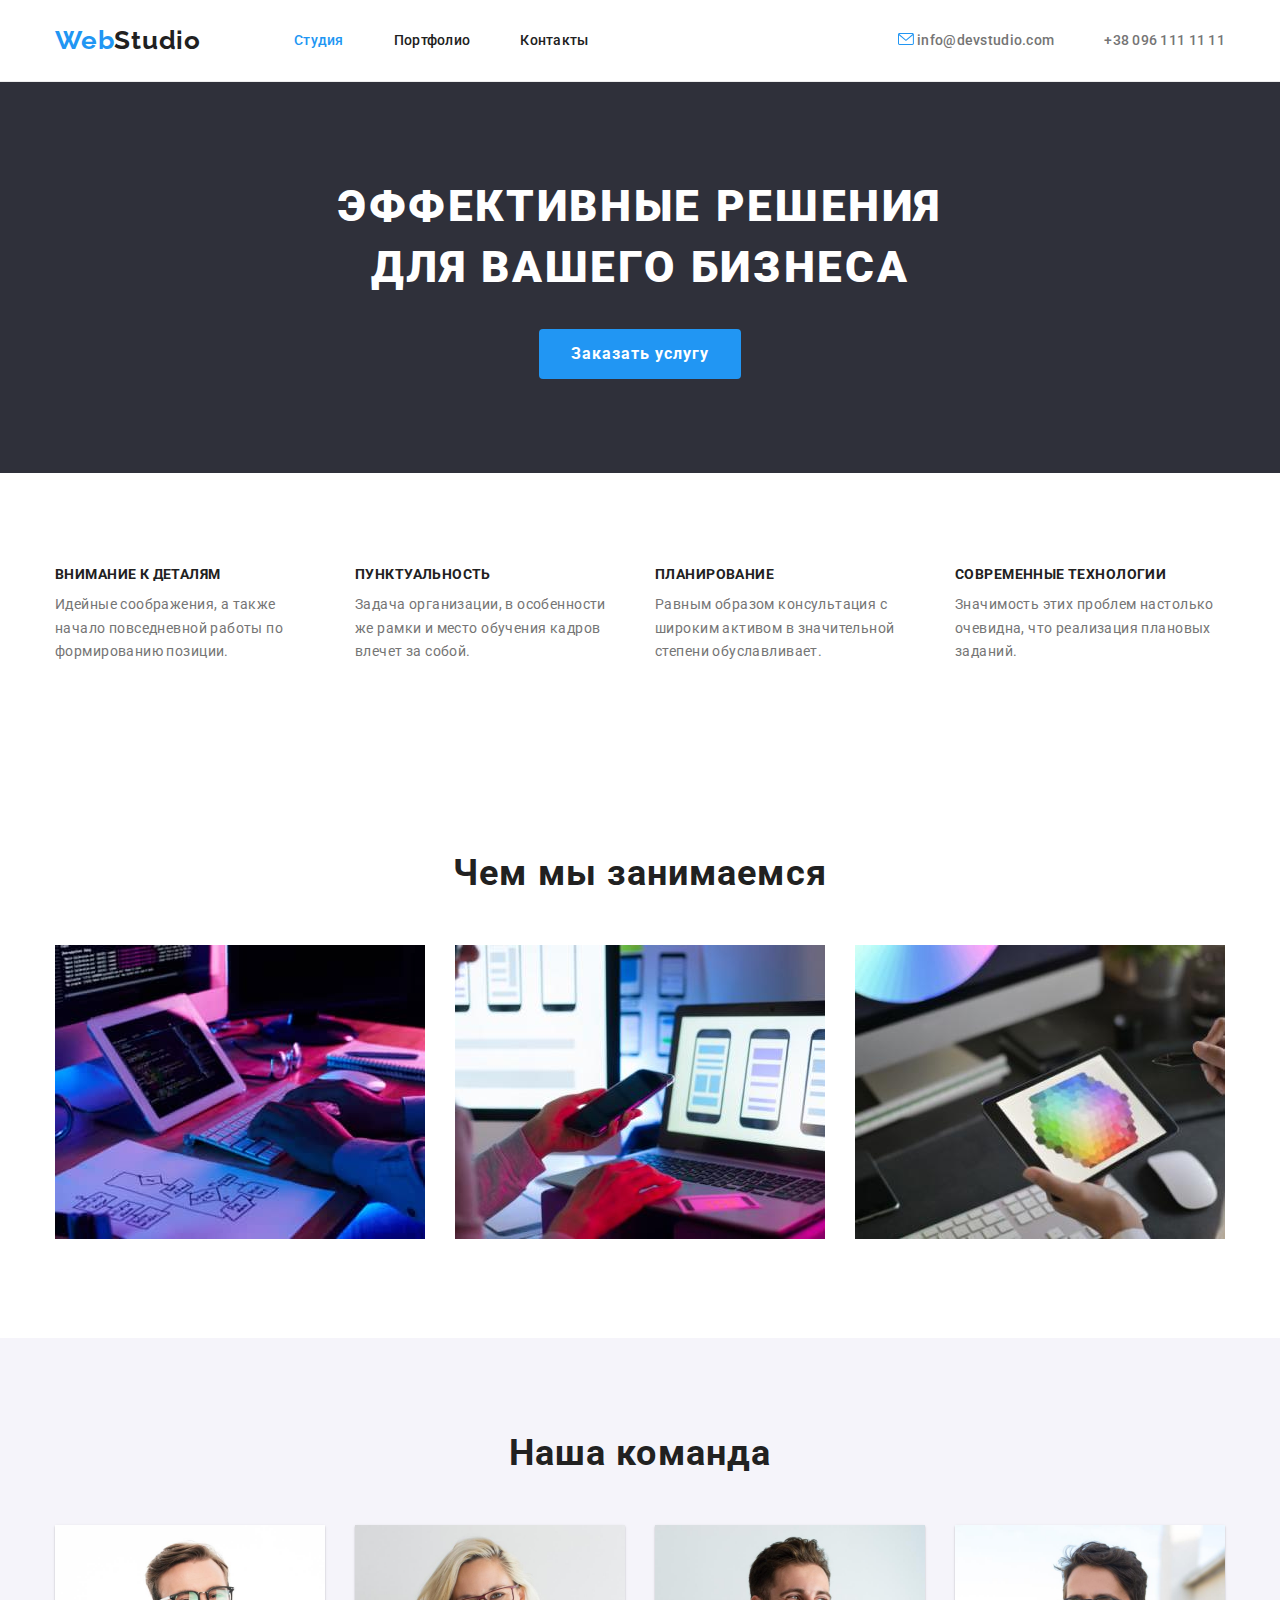
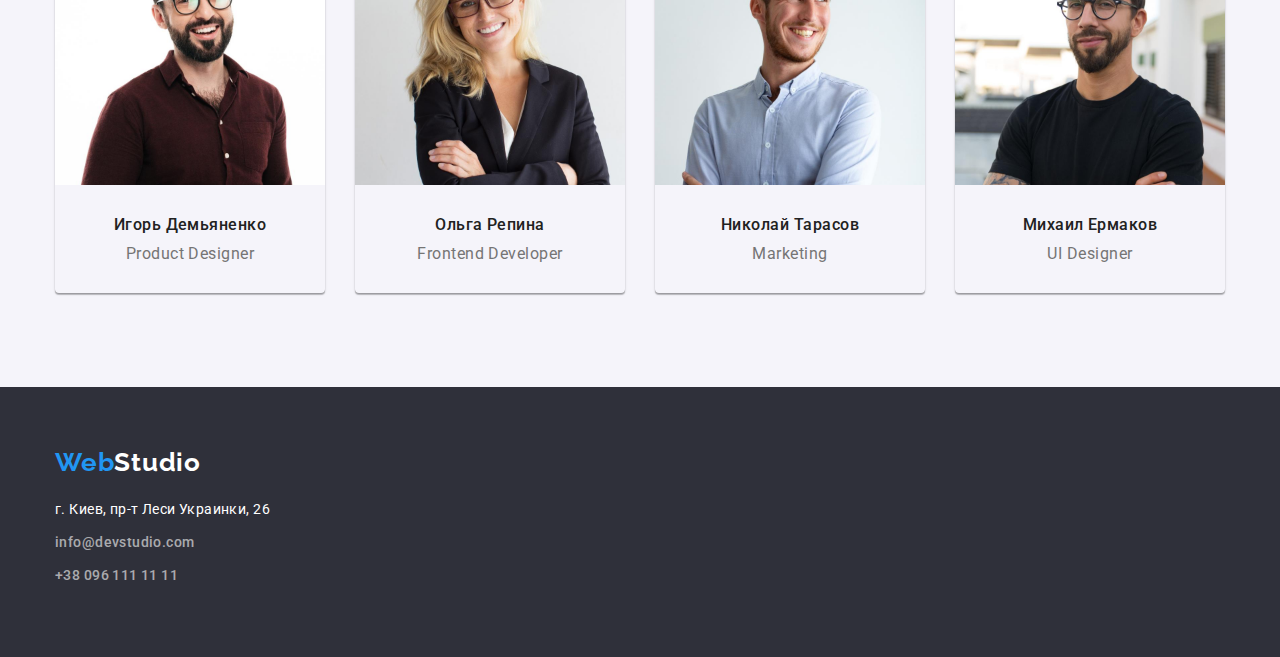
==== index.html @ 1463fd62 "Подключает спрайт" ====
<!DOCTYPE html>
<html lang="ru">
<head>
    <meta charset="UTF-8">
    <meta http-equiv="X-UA-Compatible" content="IE=edge">
    <meta name="viewport" content="width=device-width, initial-scale=1.0">
    <link href="https://fonts.googleapis.com/css2?family=Raleway:wght@700&family=Roboto:wght@400;500;700;900&display=swap"
        rel="stylesheet">
    <title>Домашнее задание</title>
    <link rel="stylesheet" href="https://cdnjs.cloudflare.com/ajax/libs/modern-normalize/1.1.0/modern-normalize.min.css">
    <link rel="stylesheet" href="./css/styles.css">
</head>
<body>
    <!--Шапка-->
    <header class="header">
        <div class="container main-nav">
            <a href="" lang="en" class="logo"><span class="logo-web">Web</span>Studio</a>
        <nav>
            <ul class="site-nav list">
                <li class="site-nav-item"><a href="" class="site-nav-link active">Студия</a></li>
                <li class="site-nav-item"><a href="./portfolio.html" class="site-nav-link">Портфолио</a></li>
                <li class="site-nav-item"><a href="" class="site-nav-link">Контакты</a></li>
            </ul>
        </nav>
        
        <ul class="auth-nav list">
            <li class="auth-nav-item"> <a href="mailto:info@devstudio.com" class="auth-nav-link">
                <svg class="auth-nav-link-icon">
                  <use href="img/symbol-defs.svg#icon-envelope-hover"></use>
               </svg > 
                info@devstudio.com</a></li>
            <li class="auth-nav-item"> <a href="tel:+380961111111" class="auth-nav-link">+38 096 111 11 11</a></li>
        </ul>
    </div>
       
    </header>
    <!--Основной контент-->
    <main>
        <!--Секция один-->
        <section class="hero  section">
            <div class="container">
                <h1 class="hero-title">Эффективные решения для вашего бизнеса</h1>
                <button type="button" class="hero-button">Заказать услугу</button>
            </div>          
        </section>
        <!--Секция два -->
        <section class="container section">
            <ul class="list feature">
                <li class="feature-item">
                    <h3 class="feature-title">Внимание к деталям</h3>
                    <p class="feature-text">Идейные соображения, а также начало повседневной работы по формированию позиции.</p>
                </li>
                <li class="feature-item">
                    <h3 class="feature-title">Пунктуальность</h3>
                    <p class="feature-text">Задача организации, в особенности же рамки и место обучения кадров влечет за собой.</p>
                </li>
                <li class="feature-item">
                    <h3 class="feature-title">Планирование</h3>
                    <p class="feature-text">Равным образом консультация с широким активом в значительной степени обуславливает.</p>
                </li>
                <li class="feature-item">
                    <h3 class="feature-title">Современные технологии</h3>
                    <p class="feature-text">Значимость этих проблем настолько очевидна, что реализация плановых заданий.</p>
                </li>
            </ul>
        </section>
        <!--Секция три-->
        <section class="container section">
            <h2 class="second-title">Чем мы занимаемся</h2>
                <ul  class="list second">
                    <li class="second-item">
                       <img src="./img/box1.jpg" alt="руки работают за копютером" width="370">
                    </li>
                    <li class="second-item">
                       <img src="./img/box2.jpg" alt="в одной руке смартфон вторая лежит на ноутбуке" width="370">
                    </li>
                    <li class="second-item"> 
                        <img src="./img/box3.jpg" alt="выбор палитры цветов на планшете" width="370">
                    </li>
                </ul>
        </section>
        <!--Секция четыре-->
        <section class="team section">
            <div class="container">
                <h2 class="second-title">Наша команда</h2>
                <ul class="list team-list">
                    <li class="team-card">
                        <img class="img-card" src="./img/img.jpg" alt="мужчина в очках " width="270">
                        <h3 class="team-title">Игорь Демьяненко</h3>
                        <p lang="en" class="team-text">Product Designer</p>
                    </li>
                    <li class="team-card">
                        <img class="img-card" src="./img/img(1).jpg" alt="женщина блондинка в очках" width="270">
                        <h3 class="team-title">Ольга Репина</h3>
                        <p lang="en" class="team-text">Frontend Developer</p>
                    </li>
                    <li class="team-card">
                        <img class="img-card" src="./img/img(2).jpg" alt="мужчина в сорочке" width="270">
                        <h3 class="team-title">Николай Тарасов</h3>
                        <p lang="en" class="team-text">Marketing</p>
                    </li>
                    <li class="team-card">
                        <img class="img-card" src="./img/img(3).jpg" alt="мужчина в очках на улице" width="270">
                        <h3 class="team-title">Михаил Ермаков</h3>
                        <p lang="en" class="team-text">UI Designer</p>
                    </li>
                </ul>
            </div>            
        </section>
    </main>
    <!--Подвал-->
    <footer class="footer ">
        <div class="container">
            <a href="" lang="en" class="logo-footer logo"><span class="logo-web">Web</span>Studio</a>
            <address>
                <ul class="list">
                    <li> <a href="" class="address-link ">г. Киев, пр-т Леси Украинки, 26</a></li>
                    <li> <a href="mailto:info@devstudio.com" class=" footer-link">info@devstudio.com</a></li>
                    <li> <a href="tel:+380961111111" class=" footer-link">+38 096 111 11 11</a></li>
                </ul>
            </address>
        </div>     
    </footer>   
</body>
</html>
---- css/styles.css ----
:root {
  --primary-whit-color: #ffffff;
  --title-text-color: #212121;
  --accen-color: #2196f3;
  --primary-text-color: #757575;
  --secondary-bg-color: #f5f4fa;
}
body {
  font-family: "Roboto", sans-serif;
  background-color: var(--primary-whit-color);
  color: var(--primary-text-color);
}
.visually-hidden {
  position: absolute;
  width: 1px;
  height: 1px;
  margin: -1px;
  border: 0;
  padding: 0;

  white-space: nowrap;
  clip-path: inset(100%);
  clip: rect(0 0 0 0);
  overflow: hidden;
}
/* Утилиты */
.list {
  padding: 0;
  margin: 0;
  list-style: none;
}

.container {
  margin-left: auto;
  margin-right: auto;
  padding: 0 15px;
  width: 1200px;
}

.section {
  padding-top: 94px;
  padding-bottom: 94px;
}

h1,
h2,
h3,
p {
  margin: 0;
}

.img-card {
  display: block;
}

/* Шапка */

.header {
  border-bottom: 1px solid #ececec;
}
.main-nav {
  display: flex;
  align-items: center;
}
.logo {
  margin-right: 93px;

  font-family: "Raleway", sans-serif;
  font-weight: 700;
  font-size: 26px;
  line-height: 1.2;
  text-decoration: none;
  letter-spacing: 0.03em;
  color: var(--title-text-color);
}
.logo-web {
  color: var(--accen-color);
}
.logo-footer {
  display: inline-block;
  margin-bottom: 20px;

  color: var(--primary-whit-color);
}
.logo:hover,
.logo:focus {
  color: var(--accen-color);
}

/* Site nav / Auth nav */
.site-nav,
.auth-nav {
  display: flex;
}
.auth-nav {
  margin-left: auto;
}
.site-nav-item:not(:last-child),
.auth-nav-item:not(:last-child) {
  margin-right: 50px;
}
.auth-nav-link-icon {
  width: 16px;
  height: 12px;
}
.site-nav-link,
.auth-nav-link {
  display: block;
  padding-top: 32px;
  padding-bottom: 32px;

  font-weight: 500;
  font-size: 14px;
  line-height: 1.2;

  text-decoration: none;
  letter-spacing: 0.02em;

  color: var(--primary-text-color);
}
.site-nav-link {
  color: var(--title-text-color);
}
.site-nav-link:hover,
.site-nav-link:focus,
.auth-nav-link:hover,
.auth-nav-link:focus {
  color: var(--accen-color);
}
.active {
  color: var(--accen-color);
}
/* Основной контент */

.hero {
  background-color: #2f303a;
  text-align: center;
}
.hero-title {
  margin-left: auto;
  margin-right: auto;
  margin-bottom: 30px;
  max-width: 700px;

  font-weight: 900;
  font-size: 44px;
  line-height: 1.4;

  letter-spacing: 0.06em;
  text-transform: uppercase;
  color: var(--primary-whit-color);
}
.hero-button {
  display: inline-block;
  border: 0px solid transparent;
  border-radius: 4px;
  padding: 10px 32px;

  font-family: "Roboto", sans-serif;
  font-weight: 700;
  font-size: 16px;
  line-height: 1.9;

  letter-spacing: 0.06em;
  cursor: pointer;
  text-align: center;

  background-color: var(--accen-color);
  color: var(--primary-whit-color);
}
.hero-button:hover,
.hero-button:focus {
  color: var(--title-text-color);
}
.feature {
  display: flex;
}
.feature-item {
  width: 270px;
}
.feature-item:not(:last-child) {
  margin-right: 30px;
}
.feature-title {
  margin-top: 0;
  margin-bottom: 10px;

  font-size: 14px;
  line-height: 1.1;

  letter-spacing: 0.03em;
  text-transform: uppercase;

  color: var(--title-text-color);
}
.feature-text {
  font-size: 14px;
  line-height: 1.7;

  letter-spacing: 0.03em;
}
.second {
  display: flex;
}
.second-item:not(:last-child) {
  margin-right: 30px;
}
.second-title {
  margin-bottom: 50px;

  font-size: 36px;
  line-height: 1.2;
  text-align: center;
  letter-spacing: 0.03em;
  color: var(--title-text-color);
}
.team {
  background-color: var(--secondary-bg-color);
}
.team-list {
  display: flex;
}
.team-card {
  margin-right: 30px;
  padding-bottom: 30px;

  box-shadow: 0px 1px 3px rgba(0, 0, 0, 0.12), 0px 1px 1px rgba(0, 0, 0, 0.14),
    0px 2px 1px rgba(0, 0, 0, 0.2);
  border-radius: 0px 0px 4px 4px;

  width: 270px;
}
.team-card:last-child {
  margin-right: 0;
}
.team-title {
  margin-top: 30px;
  margin-bottom: 10px;

  font-weight: 500;
  font-size: 16px;
  line-height: 1.2;

  text-align: center;
  letter-spacing: 0.03em;

  color: var(--title-text-color);
}
.team-text {
  margin-bottom: 0;

  font-size: 16px;
  line-height: 1.2;

  text-align: center;
  letter-spacing: 0.03em;
}
/* Портфолио */

.filter-list {
  display: flex;
  justify-content: center;
  margin-bottom: 50px;
}
.filter-item:not(:last-child) {
  margin-right: 8px;
}

.filter-button {
  display: inline-block;
  padding: 6px 22px;

  font-family: "Roboto", sans-serif;
  font-weight: 500;
  font-size: 16px;
  line-height: 1.6;

  text-align: center;
  letter-spacing: 0.03em;
  cursor: pointer;
  border-radius: 4px;

  background: var(--secondary-bg-color);
  color: var(--title-text-color);
}
.filter-button:hover,
.filter-button:focus {
  color: var(--primary-whit-color);
  background-color: var(--accen-color);
}
/* Проэкты */
.project {
  display: flex;
  flex-wrap: wrap;
}
.project-item {
  margin-right: 30px;
  margin-bottom: 30px;

  width: 370px;
}
.project-item:nth-child(3n) {
  margin-right: 0px;
}
.project-item:nth-last-child(-n + 3) {
  margin-bottom: 0;
}
.project-card {
  margin: 0;
  padding-left: 24px;
  padding-right: 24px;
  padding-bottom: 20px;
  border: 1px solid #eeeeee;
}

.project-link {
  text-decoration: none;
  display: inline-block;
}
.project-title {
  margin-top: 20px;
  margin-bottom: 4px;

  font-size: 18px;
  line-height: 2;
  max-width: 370px;

  letter-spacing: 0.06em;

  color: var(--title-text-color);
}
.project-text {
  font-size: 16px;
  line-height: 1.9;
  max-width: 370px;

  letter-spacing: 0.03em;
  color: var(--primary-text-color);
}
.project-active:hover,
.project-active:focus {
  color: var(--accen-color);
}

/* Подвал */

.footer {
  padding-top: 60px;
  padding-bottom: 60px;

  background-color: #2f303a;
}
.address-link {
  display: inline-block;
  margin-bottom: 9px;

  font-style: normal;
  font-size: 14px;
  line-height: 1.7;
  letter-spacing: 0.03em;
  text-decoration: none;

  color: var(--primary-whit-color);
}
.footer-link {
  display: inline-block;
  margin-bottom: 9px;

  font-weight: 500;
  font-size: 14px;
  line-height: 1.2;

  text-decoration: none;
  font-style: normal;
  line-height: 1.7;
  letter-spacing: 0.03em;
  color: rgba(255, 255, 255, 0.6);
}
.footer-link:not(:last-child) {
  margin-bottom: 9px;
}
.address-link:hover,
.address-link:focus,
.footer-link:hover,
.footer-link:focus {
  color: var(--accen-color);
}
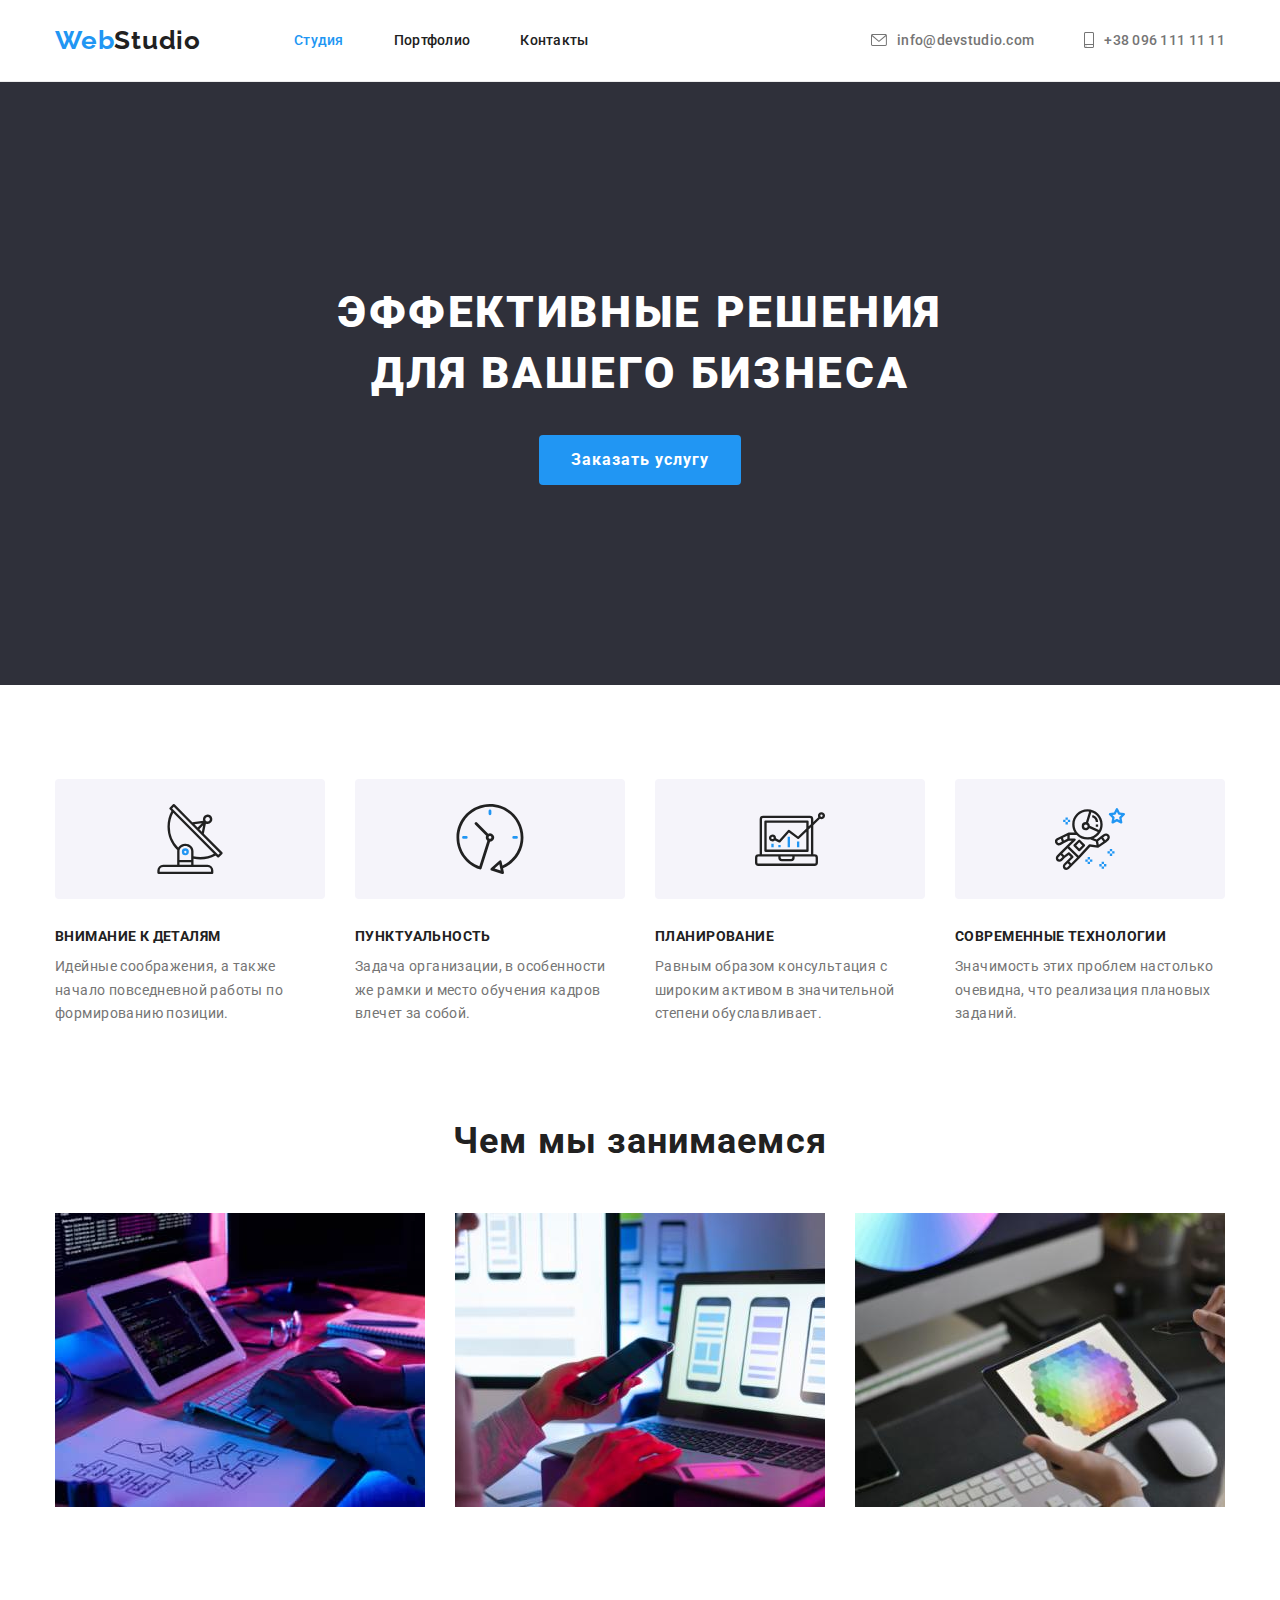
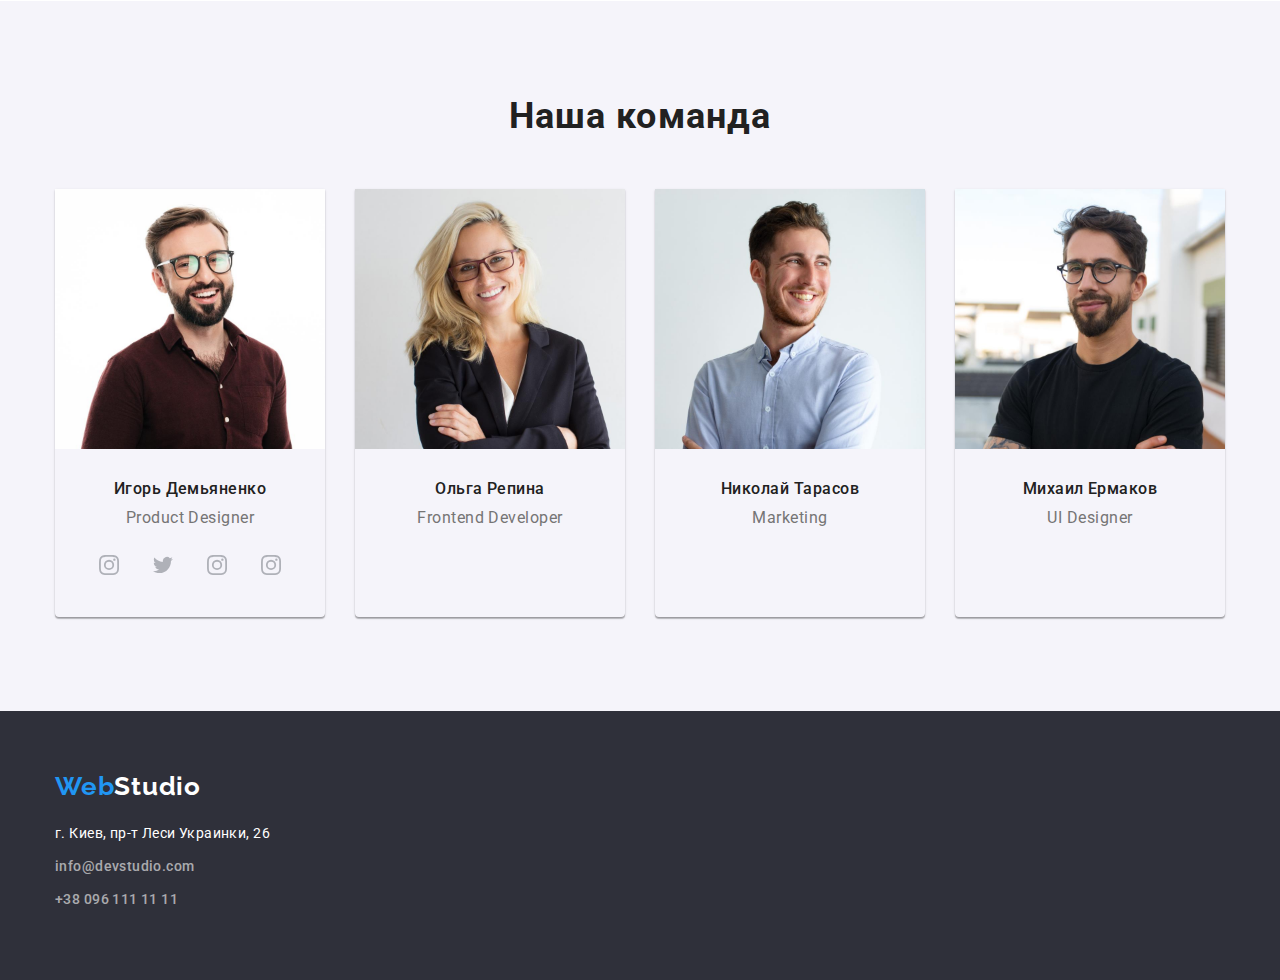
==== commit 1b66072d: "Добавляет иконки" ====
--- a/index.html
+++ b/index.html
@@ -25,11 +25,16 @@
         
         <ul class="auth-nav list">
             <li class="auth-nav-item"> <a href="mailto:info@devstudio.com" class="auth-nav-link">
-                <svg class="auth-nav-link-icon">
-                  <use href="img/symbol-defs.svg#icon-envelope-hover"></use>
+                <svg class="auth-nav-link-icon" width="16" height="12">
+                  <use href="img/icons.svg#icon-envelope-hover"></use>
                </svg > 
                 info@devstudio.com</a></li>
-            <li class="auth-nav-item"> <a href="tel:+380961111111" class="auth-nav-link">+38 096 111 11 11</a></li>
+            <li class="auth-nav-item"> 
+                <a href="tel:+380961111111" class="auth-nav-link">
+                    <svg class="auth-nav-link-icon smartphone" width="10" height="16">
+                        <use href="img/icons.svg#icon-smartphone"></use>
+                    </svg>+38 096 111 11 11</a>
+            </li>
         </ul>
     </div>
        
@@ -44,28 +49,52 @@
             </div>          
         </section>
         <!--Секция два -->
-        <section class="container section">
-            <ul class="list feature">
+        <section class=" section">
+            <div class="container">
+              <ul class="list feature">
                 <li class="feature-item">
+                   
+                     <div class="feature-rectangle">
+                       <svg class="feature-icon"width="70" height="70" >
+                           <use href="img/icons.svg#icon-antenna-1"></use>
+                       </svg>
+                    </div>
                     <h3 class="feature-title">Внимание к деталям</h3>
                     <p class="feature-text">Идейные соображения, а также начало повседневной работы по формированию позиции.</p>
                 </li>
                 <li class="feature-item">
+                     <div class="feature-rectangle">
+                       <svg class="feature-icon" width="70" height="70">
+                           <use href="img/icons.svg#icon-clock-1"></use>
+                       </svg>
+                    </div>
                     <h3 class="feature-title">Пунктуальность</h3>
                     <p class="feature-text">Задача организации, в особенности же рамки и место обучения кадров влечет за собой.</p>
                 </li>
                 <li class="feature-item">
+                     <div class="feature-rectangle">
+                       <svg class="feature-icon" width="70" height="70">
+                           <use href="img/icons.svg#icon-diagram-1"></use>
+                       </svg>
+                    </div>
                     <h3 class="feature-title">Планирование</h3>
                     <p class="feature-text">Равным образом консультация с широким активом в значительной степени обуславливает.</p>
                 </li>
                 <li class="feature-item">
+                     <div class="feature-rectangle">
+                       <svg class="feature-icon" width="70" height="70">
+                           <use href="img/icons.svg#icon-astronaut-1"></use>
+                       </svg>
+                    </div>
                     <h3 class="feature-title">Современные технологии</h3>
                     <p class="feature-text">Значимость этих проблем настолько очевидна, что реализация плановых заданий.</p>
                 </li>
-            </ul>
+              </ul>
+            </div>
         </section>
         <!--Секция три-->
-        <section class="container section">
+        <section class="second-section">
+            <div class="container">
             <h2 class="second-title">Чем мы занимаемся</h2>
                 <ul  class="list second">
                     <li class="second-item">
@@ -78,6 +107,7 @@
                         <img src="./img/box3.jpg" alt="выбор палитры цветов на планшете" width="370">
                     </li>
                 </ul>
+            </div>
         </section>
         <!--Секция четыре-->
         <section class="team section">
@@ -88,6 +118,36 @@
                         <img class="img-card" src="./img/img.jpg" alt="мужчина в очках " width="270">
                         <h3 class="team-title">Игорь Демьяненко</h3>
                         <p lang="en" class="team-text">Product Designer</p>
+                        <ul class="networks list">
+                            <li class="networks-item">
+                                <a href="#" class="networks-link">
+                                    <svg class="networks-icon" width="20" height="20">
+                                        <use href="img/icons.svg#icon-instagram-2"></use>
+                                    </svg>
+                                </a>
+                            </li>
+                            <li class="networks-item">
+                                <a href="#" class="networks-link">
+                                    <svg class="networks-icon" width="20" height="20">
+                                        <use  class="networks-icon" href="img/icons.svg#icon-twitter-1"></use>
+                                    </svg>
+                                </a>
+                            </li>
+                            <li class="networks-item">
+                                <a href="#" class="networks-link">
+                                    <svg class="networks-icon" width="20" height="20">
+                                        <use href="img/icons.svg#icon-instagram-2"></use>
+                                    </svg>
+                                </a>
+                            </li>
+                            <li class="networks-item">
+                                <a href="#" class="networks-link">
+                                    <svg class="networks-icon" width="20" height="20">
+                                        <use href="img/icons.svg#icon-instagram-2"></use>
+                                    </svg>
+                                </a>
+                            </li>
+                        </ul>
                     </li>
                     <li class="team-card">
                         <img class="img-card" src="./img/img(1).jpg" alt="женщина блондинка в очках" width="270">
--- a/css/styles.css
+++ b/css/styles.css
@@ -49,7 +49,7 @@
   margin: 0;
 }
 
-.img-card {
+img {
   display: block;
 }
 
@@ -100,9 +100,13 @@
   margin-right: 50px;
 }
 .auth-nav-link-icon {
-  width: 16px;
-  height: 12px;
-}
+  margin-right: 10px;
+
+  align-self: center;
+
+  fill: currentColor;
+}
+
 .site-nav-link,
 .auth-nav-link {
   display: block;
@@ -112,11 +116,12 @@
   font-weight: 500;
   font-size: 14px;
   line-height: 1.2;
-
   text-decoration: none;
   letter-spacing: 0.02em;
-
   color: var(--primary-text-color);
+}
+.auth-nav-link {
+  display: flex;
 }
 .site-nav-link {
   color: var(--title-text-color);
@@ -133,6 +138,9 @@
 /* Основной контент */
 
 .hero {
+  padding-top: 200px;
+  padding-bottom: 200px;
+
   background-color: #2f303a;
   text-align: center;
 }
@@ -181,6 +189,19 @@
 .feature-item:not(:last-child) {
   margin-right: 30px;
 }
+.feature-rectangle {
+  display: flex;
+  margin-bottom: 30px;
+
+  width: 270px;
+  height: 120px;
+
+  background: var(--secondary-bg-color);
+  border-radius: 4px;
+}
+.feature-icon {
+  margin: auto;
+}
 .feature-title {
   margin-top: 0;
   margin-bottom: 10px;
@@ -202,6 +223,9 @@
 .second {
   display: flex;
 }
+.second-section {
+  padding-bottom: 94px;
+}
 .second-item:not(:last-child) {
   margin-right: 30px;
 }
@@ -254,6 +278,37 @@
 
   text-align: center;
   letter-spacing: 0.03em;
+}
+.networks {
+  display: flex;
+  justify-content: center;
+  margin-top: 16px;
+}
+.networks-item:not(:last-child) {
+  margin-right: 10px;
+}
+.networks-link {
+  display: flex;
+  border-radius: 50%;
+
+  width: 44px;
+  height: 44px;
+  text-decoration: none;
+  color: #afb1b8;
+  /* background-color: tomato; */
+}
+.networks-link:hover,
+.networks-link:focus {
+  background-color: var(--accen-color);
+}
+.networks-icon {
+  margin: auto;
+
+  fill: currentColor;
+}
+.networks-icon:hover,
+.networks-icon:focus {
+  fill: var(--primary-whit-color);
 }
 /* Портфолио */
 
@@ -307,9 +362,7 @@
 }
 .project-card {
   margin: 0;
-  padding-left: 24px;
-  padding-right: 24px;
-  padding-bottom: 20px;
+  padding: 20px 24px;
   border: 1px solid #eeeeee;
 }
 
@@ -318,15 +371,12 @@
   display: inline-block;
 }
 .project-title {
-  margin-top: 20px;
   margin-bottom: 4px;
 
   font-size: 18px;
   line-height: 2;
   max-width: 370px;
-
   letter-spacing: 0.06em;
-
   color: var(--title-text-color);
 }
 .project-text {
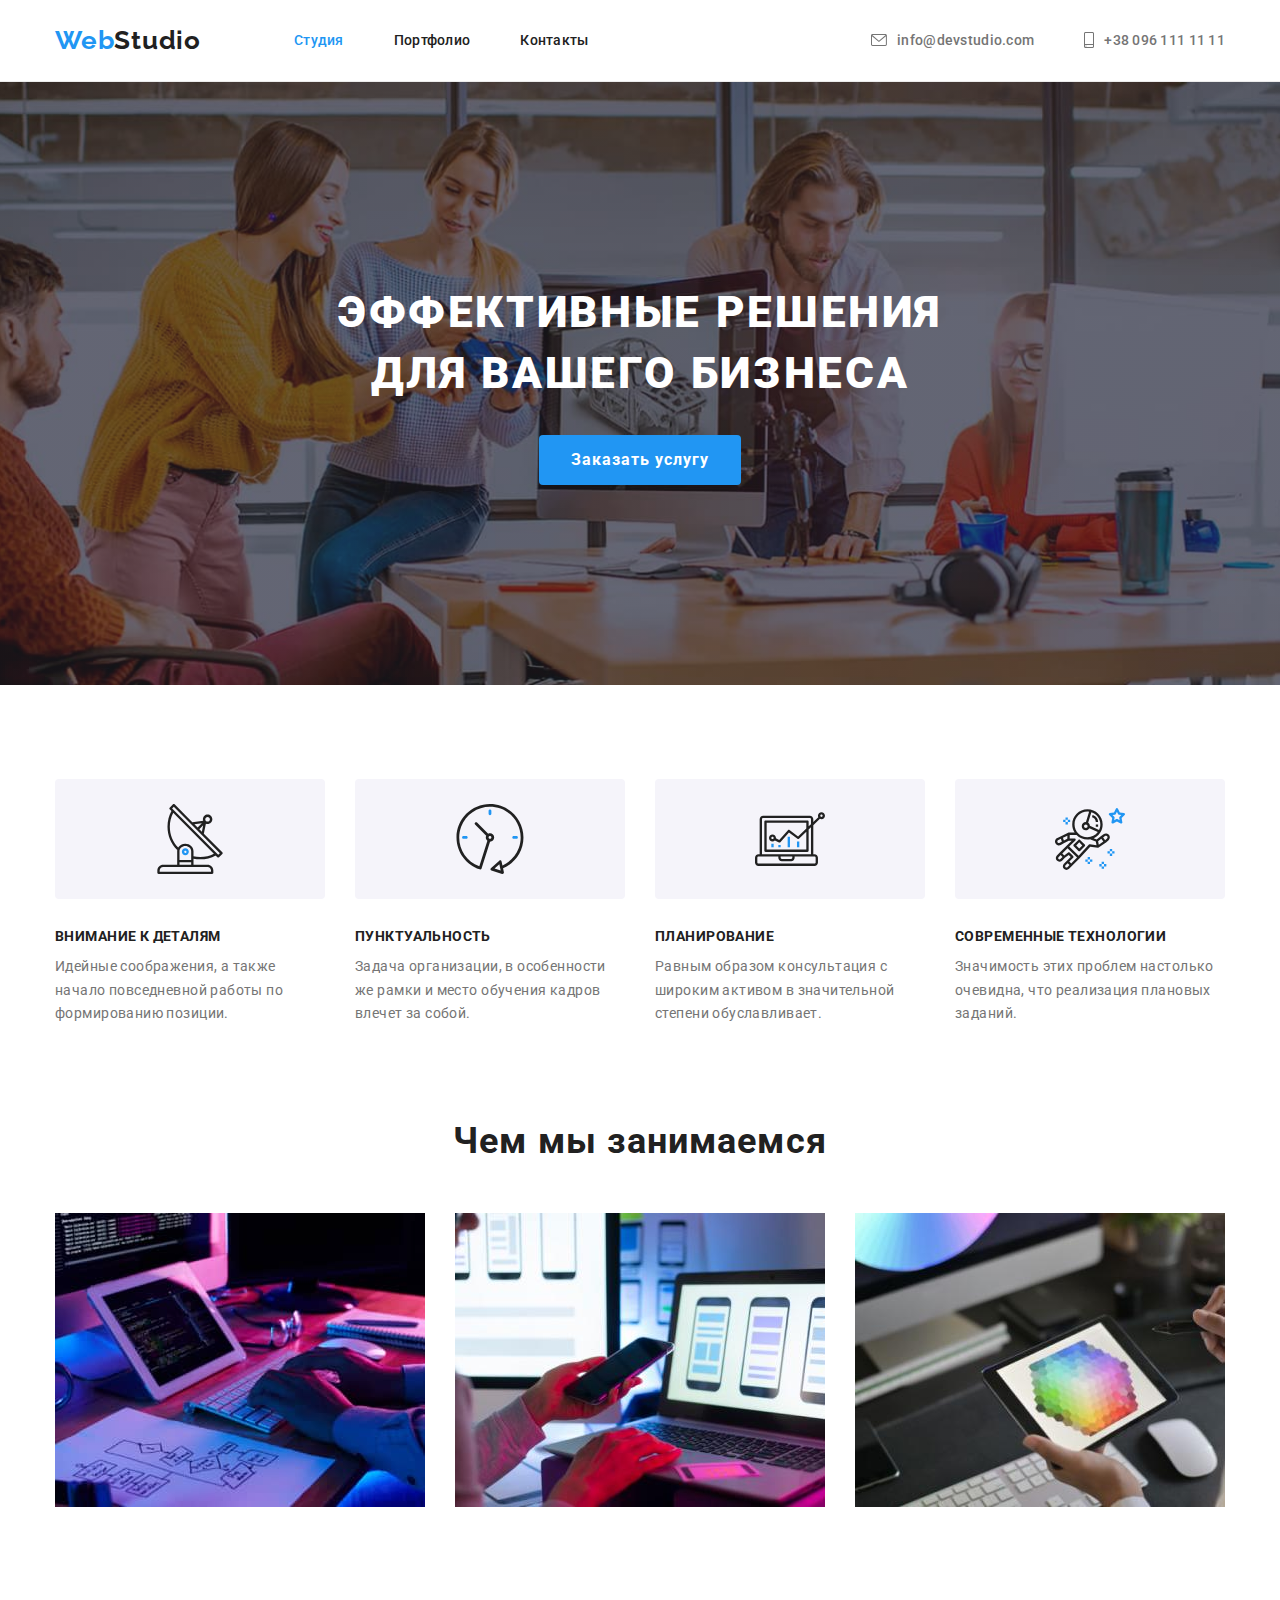
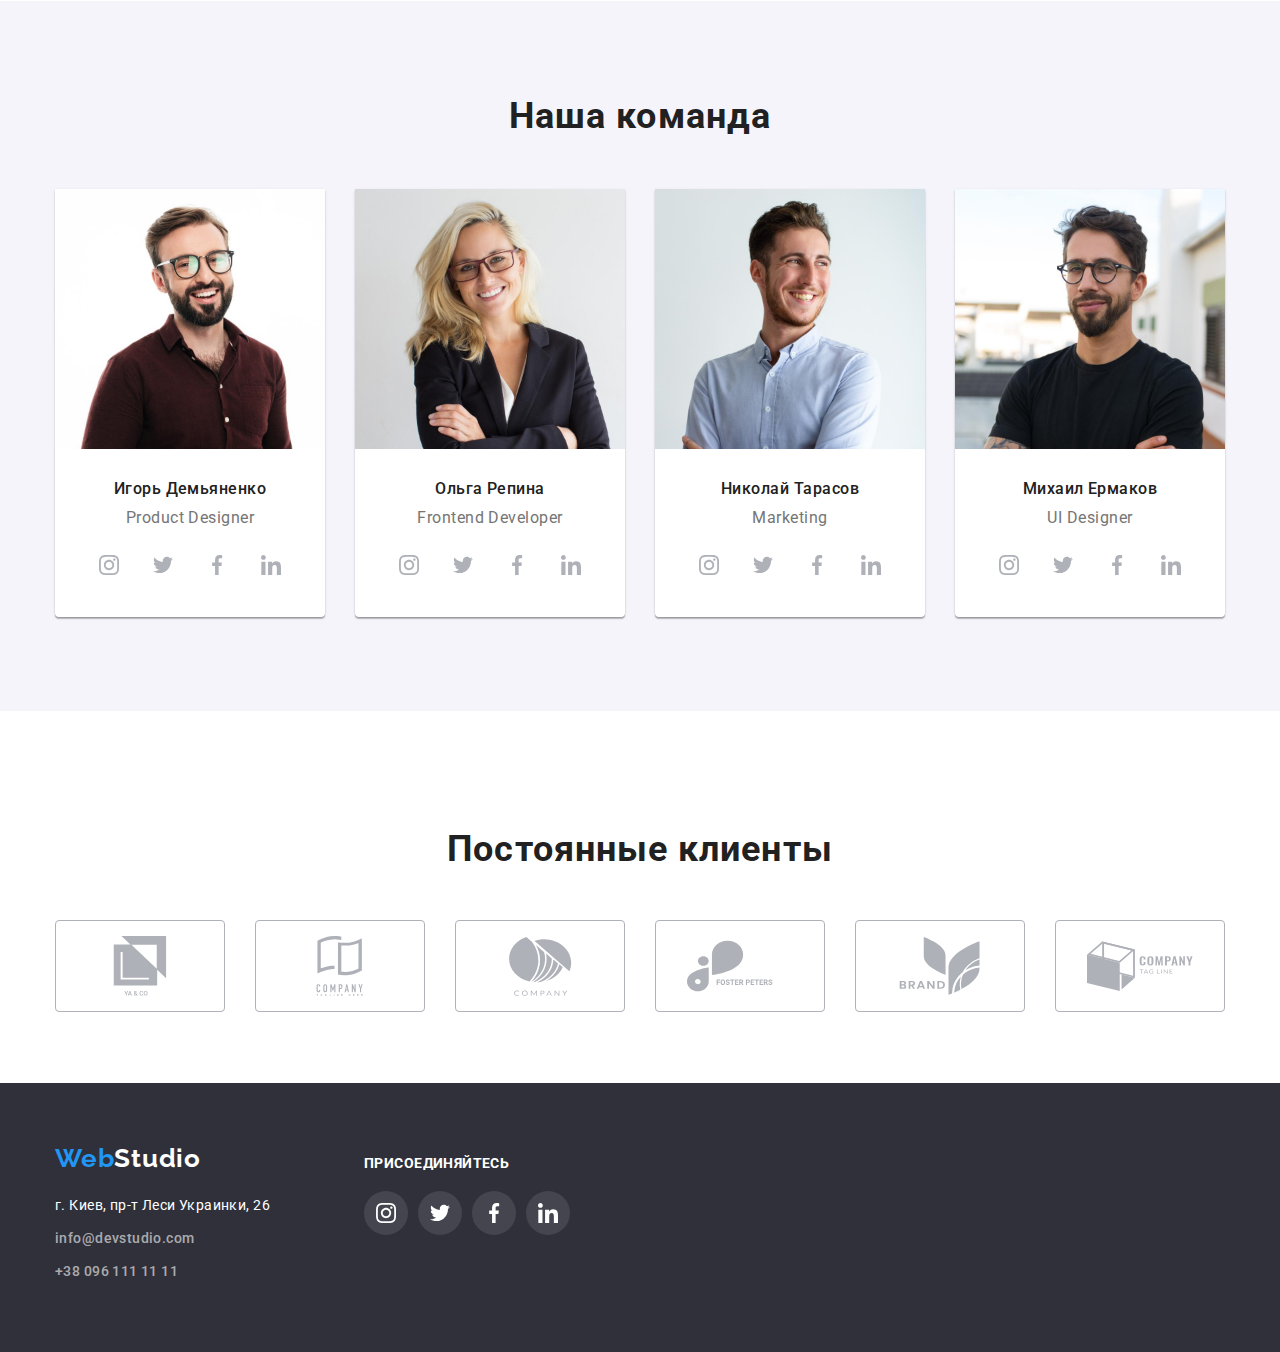
==== commit 50de4e90: "Добаляет декоративные елименты" ====
--- a/index.html
+++ b/index.html
@@ -33,16 +33,17 @@
                 <a href="tel:+380961111111" class="auth-nav-link">
                     <svg class="auth-nav-link-icon smartphone" width="10" height="16">
                         <use href="img/icons.svg#icon-smartphone"></use>
-                    </svg>+38 096 111 11 11</a>
+                    </svg>
+                    +38 096 111 11 11</a>
             </li>
         </ul>
     </div>
        
     </header>
     <!--Основной контент-->
-    <main>
+    <main>  
         <!--Секция один-->
-        <section class="hero  section">
+        <section class="hero  section overlay">
             <div class="container">
                 <h1 class="hero-title">Эффективные решения для вашего бизнеса</h1>
                 <button type="button" class="hero-button">Заказать услугу</button>
@@ -122,7 +123,7 @@
                             <li class="networks-item">
                                 <a href="#" class="networks-link">
                                     <svg class="networks-icon" width="20" height="20">
-                                        <use href="img/icons.svg#icon-instagram-2"></use>
+                                        <use href="img/icons.svg#icon-instagram"></use>
                                     </svg>
                                 </a>
                             </li>
@@ -136,14 +137,14 @@
                             <li class="networks-item">
                                 <a href="#" class="networks-link">
                                     <svg class="networks-icon" width="20" height="20">
-                                        <use href="img/icons.svg#icon-instagram-2"></use>
-                                    </svg>
-                                </a>
-                            </li>
-                            <li class="networks-item">
-                                <a href="#" class="networks-link">
-                                    <svg class="networks-icon" width="20" height="20">
-                                        <use href="img/icons.svg#icon-instagram-2"></use>
+                                        <use href="img/icons.svg#icon-facebook-1"></use>
+                                    </svg>
+                                </a>
+                            </li>
+                            <li class="networks-item">
+                                <a href="#" class="networks-link">
+                                    <svg class="networks-icon" width="20" height="20">
+                                        <use href="img/icons.svg#icon-linkedin-1"></use>
                                     </svg>
                                 </a>
                             </li>
@@ -153,24 +154,164 @@
                         <img class="img-card" src="./img/img(1).jpg" alt="женщина блондинка в очках" width="270">
                         <h3 class="team-title">Ольга Репина</h3>
                         <p lang="en" class="team-text">Frontend Developer</p>
+                        <ul class="networks list">
+                            <li class="networks-item">
+                                <a href="#" class="networks-link">
+                                    <svg class="networks-icon" width="20" height="20">
+                                        <use href="img/icons.svg#icon-instagram"></use>
+                                    </svg>
+                                </a>
+                            </li>
+                            <li class="networks-item">
+                                <a href="#" class="networks-link">
+                                    <svg class="networks-icon" width="20" height="20">
+                                        <use class="networks-icon" href="img/icons.svg#icon-twitter-1"></use>
+                                    </svg>
+                                </a>
+                            </li>
+                            <li class="networks-item">
+                                <a href="#" class="networks-link">
+                                    <svg class="networks-icon" width="20" height="20">
+                                        <use href="img/icons.svg#icon-facebook-1"></use>
+                                    </svg>
+                                </a>
+                            </li>
+                            <li class="networks-item">
+                                <a href="#" class="networks-link">
+                                    <svg class="networks-icon" width="20" height="20">
+                                        <use href="img/icons.svg#icon-linkedin-1"></use>
+                                    </svg>
+                                </a>
+                            </li>
+                        </ul>
                     </li>
                     <li class="team-card">
                         <img class="img-card" src="./img/img(2).jpg" alt="мужчина в сорочке" width="270">
                         <h3 class="team-title">Николай Тарасов</h3>
                         <p lang="en" class="team-text">Marketing</p>
+                        <ul class="networks list">
+                            <li class="networks-item">
+                                <a href="#" class="networks-link">
+                                    <svg class="networks-icon" width="20" height="20">
+                                        <use href="img/icons.svg#icon-instagram"></use>
+                                    </svg>
+                                </a>
+                            </li>
+                            <li class="networks-item">
+                                <a href="#" class="networks-link">
+                                    <svg class="networks-icon" width="20" height="20">
+                                        <use class="networks-icon" href="img/icons.svg#icon-twitter-1"></use>
+                                    </svg>
+                                </a>
+                            </li>
+                            <li class="networks-item">
+                                <a href="#" class="networks-link">
+                                    <svg class="networks-icon" width="20" height="20">
+                                        <use href="img/icons.svg#icon-facebook-1"></use>
+                                    </svg>
+                                </a>
+                            </li>
+                            <li class="networks-item">
+                                <a href="#" class="networks-link">
+                                    <svg class="networks-icon" width="20" height="20">
+                                        <use href="img/icons.svg#icon-linkedin-1"></use>
+                                    </svg>
+                                </a>
+                            </li>
+                        </ul>
                     </li>
                     <li class="team-card">
                         <img class="img-card" src="./img/img(3).jpg" alt="мужчина в очках на улице" width="270">
                         <h3 class="team-title">Михаил Ермаков</h3>
                         <p lang="en" class="team-text">UI Designer</p>
+                        <ul class="networks list">
+                            <li class="networks-item">
+                                <a href="#" class="networks-link">
+                                    <svg class="networks-icon" width="20" height="20">
+                                        <use href="img/icons.svg#icon-instagram"></use>
+                                    </svg>
+                                </a>
+                            </li>
+                            <li class="networks-item">
+                                <a href="#" class="networks-link">
+                                    <svg class="networks-icon" width="20" height="20">
+                                        <use class="networks-icon" href="img/icons.svg#icon-twitter-1"></use>
+                                    </svg>
+                                </a>
+                            </li>
+                            <li class="networks-item">
+                                <a href="#" class="networks-link">
+                                    <svg class="networks-icon" width="20" height="20">
+                                        <use href="img/icons.svg#icon-facebook-1"></use>
+                                    </svg>
+                                </a>
+                            </li>
+                            <li class="networks-item">
+                                <a href="#" class="networks-link">
+                                    <svg class="networks-icon" width="20" height="20">
+                                        <use href="img/icons.svg#icon-linkedin-1"></use>
+                                    </svg>
+                                </a>
+                            </li>
+                        </ul>
                     </li>
                 </ul>
             </div>            
+        </section>
+        <section class="client"> 
+            <div class="container">
+                <h2 class="client-title">Постоянные клиенты</h2>
+                <ul class="client-list list">
+                    <li class="client-item">
+                        <a href="#" class="client-link" >
+                            <svg class="client-icon" width="106" height="60">
+                                <use href="img/icons.svg#icon-group"></use>
+                            </svg>
+                        </a>
+                    </li>
+                    <li class="client-item">
+                        <a href="#" class="client-link">
+                            <svg class="client-icon" width="106" height="60">
+                                <use href="img/icons.svg#icon-group-1"></use>
+                            </svg>
+                        </a>
+                    </li>
+                    <li class="client-item">
+                        <a href="#" class="client-link">
+                            <svg class="client-icon" width="106" height="60">
+                                <use href="img/icons.svg#icon-company"></use>
+                            </svg>
+                        </a>
+                    </li>
+                    <li class="client-item">
+                        <a href="#" class="client-link">
+                            <svg class="client-icon" width="106" height="60">
+                                <use href="img/icons.svg#icon-foster-peters"></use>
+                            </svg>
+                        </a>
+                    </li>
+                    <li class="client-item">
+                        <a href="#" class="client-link">
+                            <svg class="client-icon" width="106" height="60">
+                                <use href="img/icons.svg#icon-brend"></use>
+                            </svg>
+                        </a>
+                    </li>
+                    <li class="client-item">
+                        <a href="#" class="client-link">
+                            <svg class="client-icon" width="106" height="60">
+                                <use href="img/icons.svg#icon-company3"></use>
+                            </svg>
+                        </a>
+                    </li>
+                </ul>
+            </div>
         </section>
     </main>
     <!--Подвал-->
     <footer class="footer ">
-        <div class="container">
+        <div class="container footer-container">
+        <div>
             <a href="" lang="en" class="logo-footer logo"><span class="logo-web">Web</span>Studio</a>
             <address>
                 <ul class="list">
@@ -179,7 +320,41 @@
                     <li> <a href="tel:+380961111111" class=" footer-link">+38 096 111 11 11</a></li>
                 </ul>
             </address>
-        </div>     
+        </div>
+        <div class="footer-networks">
+            <h2 class="footer-networks-title">присоединяйтесь</h2>
+                <ul class="footer-networks-list list">
+                    <li class="footer-networks-item">
+                        <a href="#" class="footer-networks-link">
+                            <svg class="footer-networks-icon" width="20" height="20">
+                                <use href="img/icons.svg#icon-instagram"></use>
+                            </svg>
+                        </a>
+                    </li>
+                    <li class="footer-networks-item">
+                        <a href="#" class="footer-networks-link">
+                            <svg class="footer-networks-icon" width="20" height="20">
+                                <use href="img/icons.svg#icon-twitter-1"></use>
+                            </svg>
+                        </a>
+                    </li>
+                    <li class="footer-networks-item">
+                        <a href="#" class="footer-networks-link">
+                            <svg class="footer-networks-icon" width="20" height="20">
+                                <use href="img/icons.svg#icon-facebook-1"></use>
+                            </svg>
+                        </a>
+                    </li>
+                    <li class="footer-networks-item">
+                        <a href="#" class="footer-networks-link">
+                            <svg class="footer-networks-icon" width="20" height="20">
+                                <use href="img/icons.svg#icon-linkedin-1"></use>
+                            </svg>
+                        </a>
+                    </li>
+                </ul>
+             </div>
+            </div>
     </footer>   
 </body>
 </html>--- a/css/styles.css
+++ b/css/styles.css
@@ -137,6 +137,22 @@
 }
 /* Основной контент */
 
+.overlay {
+  max-width: 1600px;
+  min-height: 600px;
+  margin-left: auto;
+  margin-right: auto;
+
+  background-image: linear-gradient(
+      90deg,
+      rgba(47, 48, 58, 0.4),
+      rgba(47, 48, 58, 0.4)
+    ),
+    url(../img/img-bg-hero.jpg);
+  background-repeat: no-repeat;
+  background-size: cover;
+  background-position: center;
+}
 .hero {
   padding-top: 200px;
   padding-bottom: 200px;
@@ -179,6 +195,7 @@
 .hero-button:hover,
 .hero-button:focus {
   color: var(--title-text-color);
+  box-shadow: 0px 4px 4px rgba(0, 0, 0, 0.15);
 }
 .feature {
   display: flex;
@@ -253,6 +270,7 @@
   border-radius: 0px 0px 4px 4px;
 
   width: 270px;
+  background-color: var(--primary-whit-color);
 }
 .team-card:last-child {
   margin-right: 0;
@@ -289,26 +307,73 @@
 }
 .networks-link {
   display: flex;
+  justify-content: center;
+  align-items: center;
   border-radius: 50%;
 
   width: 44px;
   height: 44px;
   text-decoration: none;
   color: #afb1b8;
-  /* background-color: tomato; */
+  background-color: var(--primary-whit-color);
 }
 .networks-link:hover,
 .networks-link:focus {
   background-color: var(--accen-color);
 }
 .networks-icon {
-  margin: auto;
-
   fill: currentColor;
 }
-.networks-icon:hover,
-.networks-icon:focus {
+.networks-link:hover .networks-icon,
+.networks-link:focus .networks-icon {
   fill: var(--primary-whit-color);
+}
+/* Постоянные клиенти */
+
+.client {
+  padding-top: 117px;
+  padding-bottom: 71px;
+}
+.client-title {
+  margin-bottom: 50px;
+
+  font-weight: 700;
+  font-size: 36px;
+  line-height: calc(42 / 36);
+  text-align: center;
+  letter-spacing: 0.03em;
+  color: var(--title-text-color);
+}
+.client-list {
+  display: flex;
+  justify-content: center;
+  flex-wrap: wrap;
+  margin: -15px;
+}
+.client-item {
+  width: calc((100% - 180px) / 6);
+  height: 92px;
+  margin: 15px;
+}
+.client-link {
+  display: inline-flex;
+  justify-content: center;
+  align-items: center;
+
+  width: 100%;
+  height: 92px;
+
+  border: 1px solid #afb1b8;
+  border-radius: 4px;
+  color: #afb1b8;
+}
+.client-link:focus,
+.client-link:hover {
+  color: var(--accen-color);
+  border-color: var(--accen-color);
+}
+.client-icon {
+  fill: currentColor;
 }
 /* Портфолио */
 
@@ -334,6 +399,7 @@
   letter-spacing: 0.03em;
   cursor: pointer;
   border-radius: 4px;
+  border: 0;
 
   background: var(--secondary-bg-color);
   color: var(--title-text-color);
@@ -342,6 +408,8 @@
 .filter-button:focus {
   color: var(--primary-whit-color);
   background-color: var(--accen-color);
+  box-shadow: 0px 3px 1px rgba(0, 0, 0, 0.1), 0px 1px 2px rgba(0, 0, 0, 0.08),
+    0px 2px 2px rgba(0, 0, 0, 0.12);
 }
 /* Проэкты */
 .project {
@@ -370,6 +438,14 @@
   text-decoration: none;
   display: inline-block;
 }
+.project-link:focus,
+.project-link:hover {
+  background: #ffffff;
+  border: 1px solid #eeeeee;
+  box-sizing: border-box;
+  box-shadow: 0px 1px 1px rgba(0, 0, 0, 0.12), 0px 4px 4px rgba(0, 0, 0, 0.06),
+    1px 4px 6px rgba(0, 0, 0, 0.16);
+}
 .project-title {
   margin-bottom: 4px;
 
@@ -395,10 +471,15 @@
 /* Подвал */
 
 .footer {
+  display: flex;
+
   padding-top: 60px;
   padding-bottom: 60px;
 
   background-color: #2f303a;
+}
+.footer-container {
+  display: inline-flex;
 }
 .address-link {
   display: inline-block;
@@ -435,3 +516,43 @@
 .footer-link:focus {
   color: var(--accen-color);
 }
+.footer-networks {
+  padding-top: 12px;
+  margin-left: 70px;
+}
+.footer-networks-title {
+  margin-bottom: 20px;
+
+  font-weight: 700;
+  font-size: 14px;
+  line-height: 16px;
+  letter-spacing: 0.03em;
+  text-transform: uppercase;
+  color: var(--primary-whit-color);
+}
+.footer-networks-list {
+  display: flex;
+  justify-content: flex-start;
+}
+.footer-networks-item:not(:last-child) {
+  margin-right: 10px;
+}
+.footer-networks-link {
+  display: flex;
+  justify-content: center;
+  align-items: center;
+  border-radius: 50%;
+
+  width: 44px;
+  height: 44px;
+  text-decoration: none;
+  color: var(--primary-whit-color);
+  background-color: rgba(255, 255, 255, 0.1);
+}
+.footer-networks-link:hover,
+.footer-networks-link:focus {
+  background-color: var(--accen-color);
+}
+.footer-networks-icon {
+  fill: currentColor;
+}
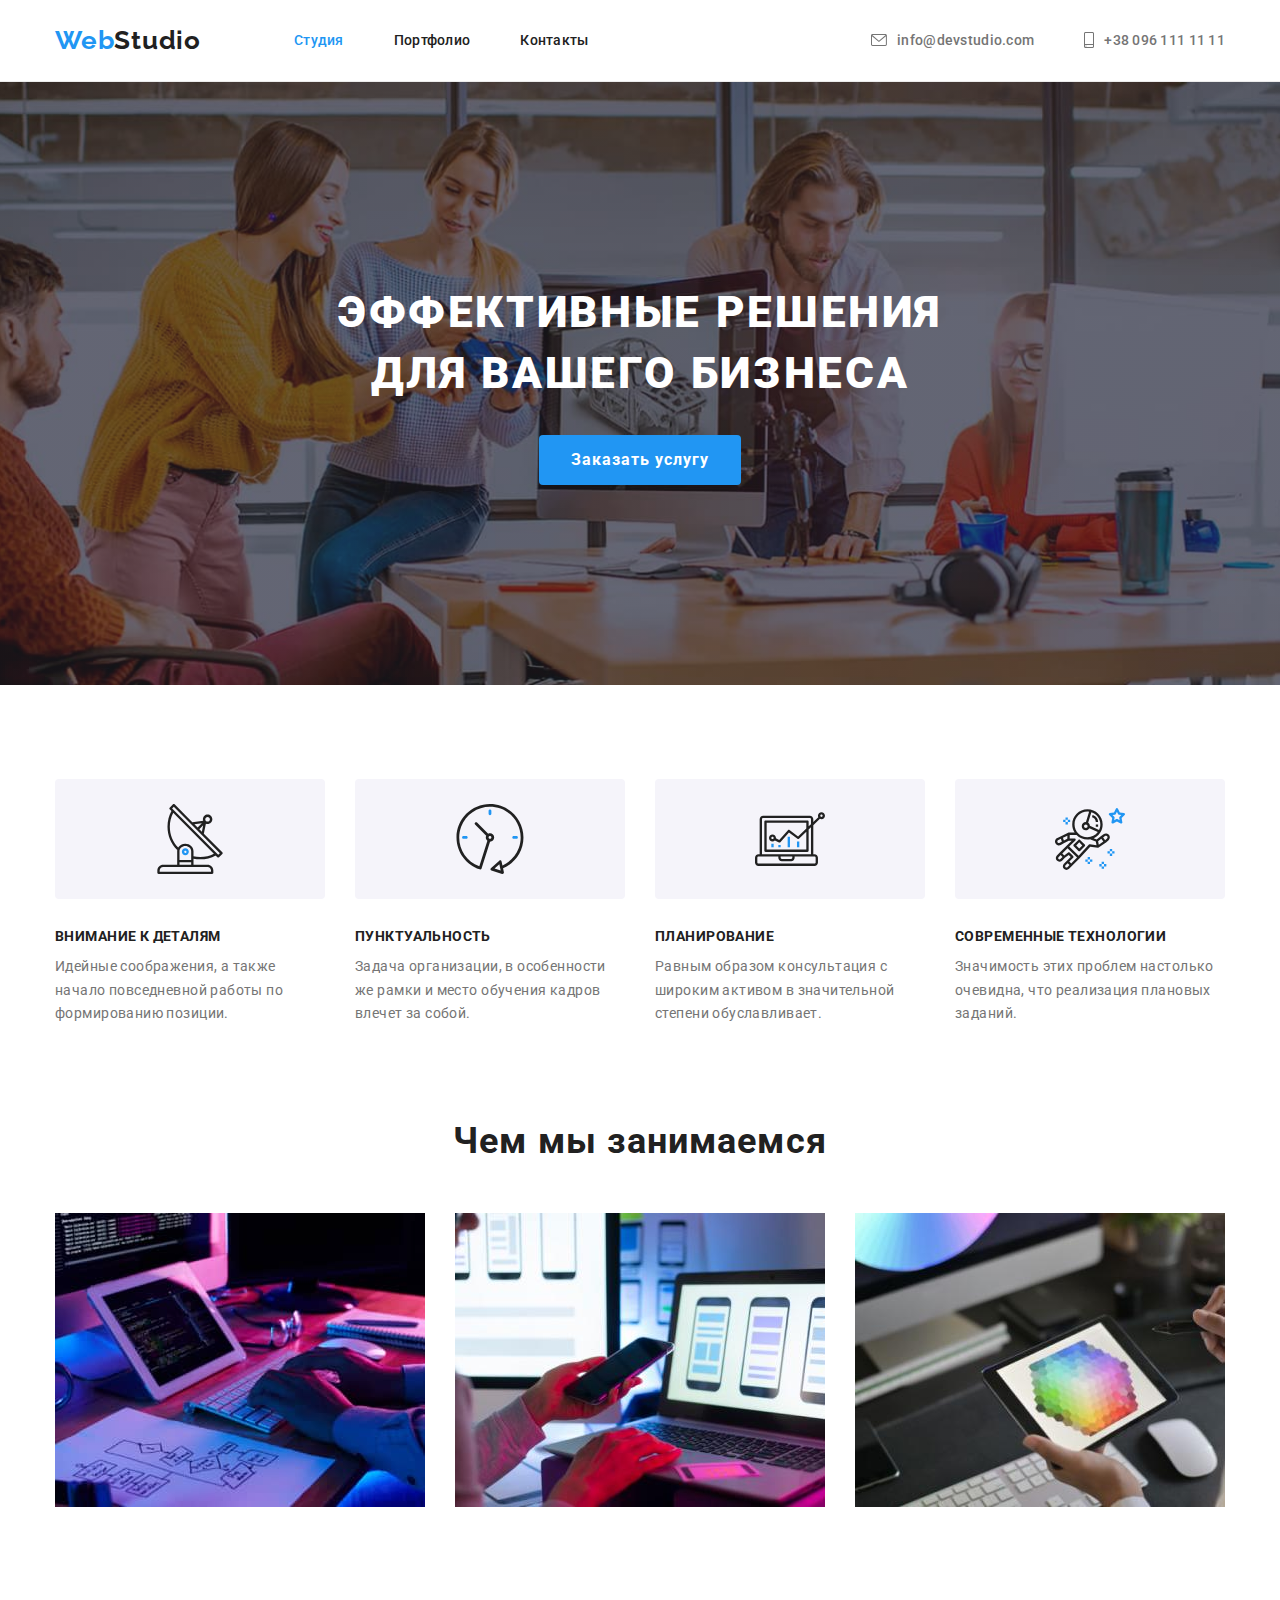
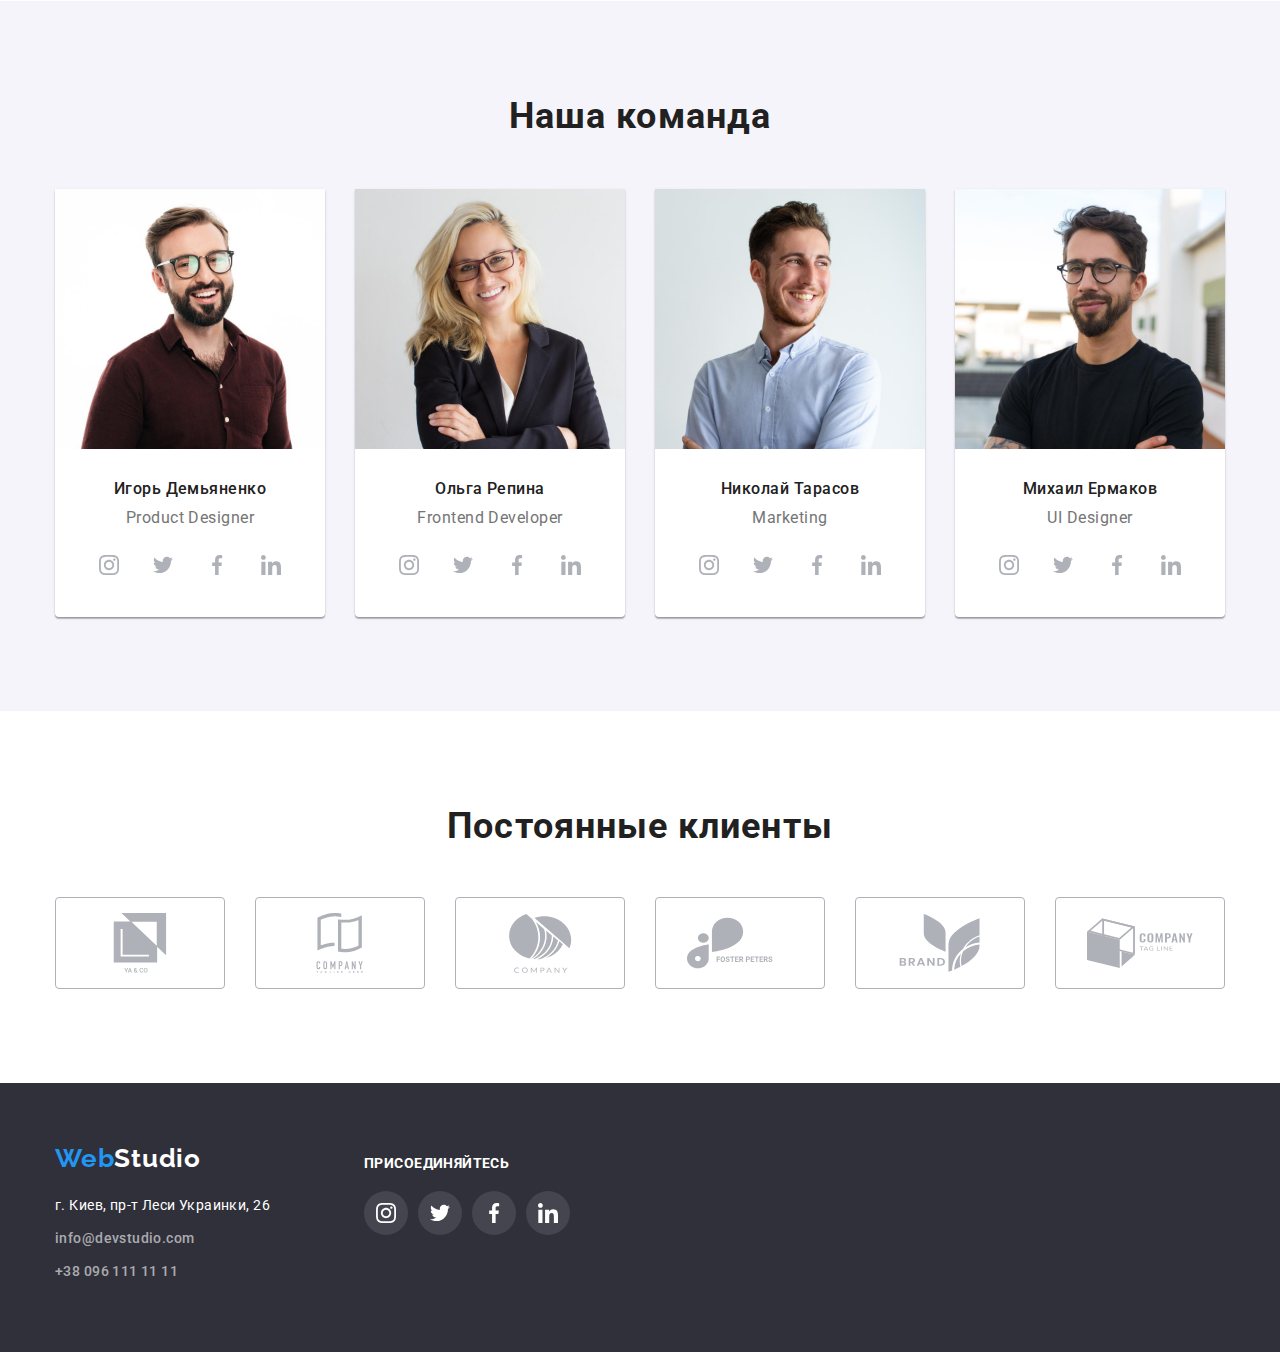
==== commit 22e282b4: "Исправляет не доделки" ====
--- a/index.html
+++ b/index.html
@@ -42,20 +42,19 @@
     </header>
     <!--Основной контент-->
     <main>  
-        <!--Секция один-->
+        <!--Секция герой-->
         <section class="hero  section overlay">
             <div class="container">
                 <h1 class="hero-title">Эффективные решения для вашего бизнеса</h1>
                 <button type="button" class="hero-button">Заказать услугу</button>
             </div>          
         </section>
-        <!--Секция два -->
+        <!--Секция приимущества -->
         <section class=" section">
             <div class="container">
               <ul class="list feature">
                 <li class="feature-item">
-                   
-                     <div class="feature-rectangle">
+                   <div class="feature-rectangle">
                        <svg class="feature-icon"width="70" height="70" >
                            <use href="img/icons.svg#icon-antenna-1"></use>
                        </svg>
@@ -93,7 +92,7 @@
               </ul>
             </div>
         </section>
-        <!--Секция три-->
+        <!--Чем мы занимаемся-->
         <section class="second-section">
             <div class="container">
             <h2 class="second-title">Чем мы занимаемся</h2>
@@ -258,7 +257,8 @@
                 </ul>
             </div>            
         </section>
-        <section class="client"> 
+        <!-- Секция клиенты -->
+        <section class="client section"> 
             <div class="container">
                 <h2 class="client-title">Постоянные клиенты</h2>
                 <ul class="client-list list">
--- a/css/styles.css
+++ b/css/styles.css
@@ -153,6 +153,7 @@
   background-size: cover;
   background-position: center;
 }
+/* -------------Герой--------------- */
 .hero {
   padding-top: 200px;
   padding-bottom: 200px;
@@ -196,7 +197,13 @@
 .hero-button:focus {
   color: var(--title-text-color);
   box-shadow: 0px 4px 4px rgba(0, 0, 0, 0.15);
-}
+  background-image: linear-gradient(
+    90deg,
+    rgba(0, 0, 0, 0.15),
+    rgba(0, 0, 0, 0.15)
+  );
+}
+/* Приимущества */
 .feature {
   display: flex;
 }
@@ -208,6 +215,8 @@
 }
 .feature-rectangle {
   display: flex;
+  justify-content: center;
+  align-items: center;
   margin-bottom: 30px;
 
   width: 270px;
@@ -216,9 +225,7 @@
   background: var(--secondary-bg-color);
   border-radius: 4px;
 }
-.feature-icon {
-  margin: auto;
-}
+
 .feature-title {
   margin-top: 0;
   margin-bottom: 10px;
@@ -237,6 +244,7 @@
 
   letter-spacing: 0.03em;
 }
+/* Чем мы занимаемся */
 .second {
   display: flex;
 }
@@ -255,6 +263,7 @@
   letter-spacing: 0.03em;
   color: var(--title-text-color);
 }
+/* -----Команда------- */
 .team {
   background-color: var(--secondary-bg-color);
 }
@@ -297,6 +306,7 @@
   text-align: center;
   letter-spacing: 0.03em;
 }
+/* ----Соц. сети-------- */
 .networks {
   display: flex;
   justify-content: center;
@@ -330,10 +340,6 @@
 }
 /* Постоянные клиенти */
 
-.client {
-  padding-top: 117px;
-  padding-bottom: 71px;
-}
 .client-title {
   margin-bottom: 50px;
 
@@ -440,9 +446,6 @@
 }
 .project-link:focus,
 .project-link:hover {
-  background: #ffffff;
-  border: 1px solid #eeeeee;
-  box-sizing: border-box;
   box-shadow: 0px 1px 1px rgba(0, 0, 0, 0.12), 0px 4px 4px rgba(0, 0, 0, 0.06),
     1px 4px 6px rgba(0, 0, 0, 0.16);
 }
@@ -516,6 +519,7 @@
 .footer-link:focus {
   color: var(--accen-color);
 }
+/* Соц. сети подвал */
 .footer-networks {
   padding-top: 12px;
   margin-left: 70px;
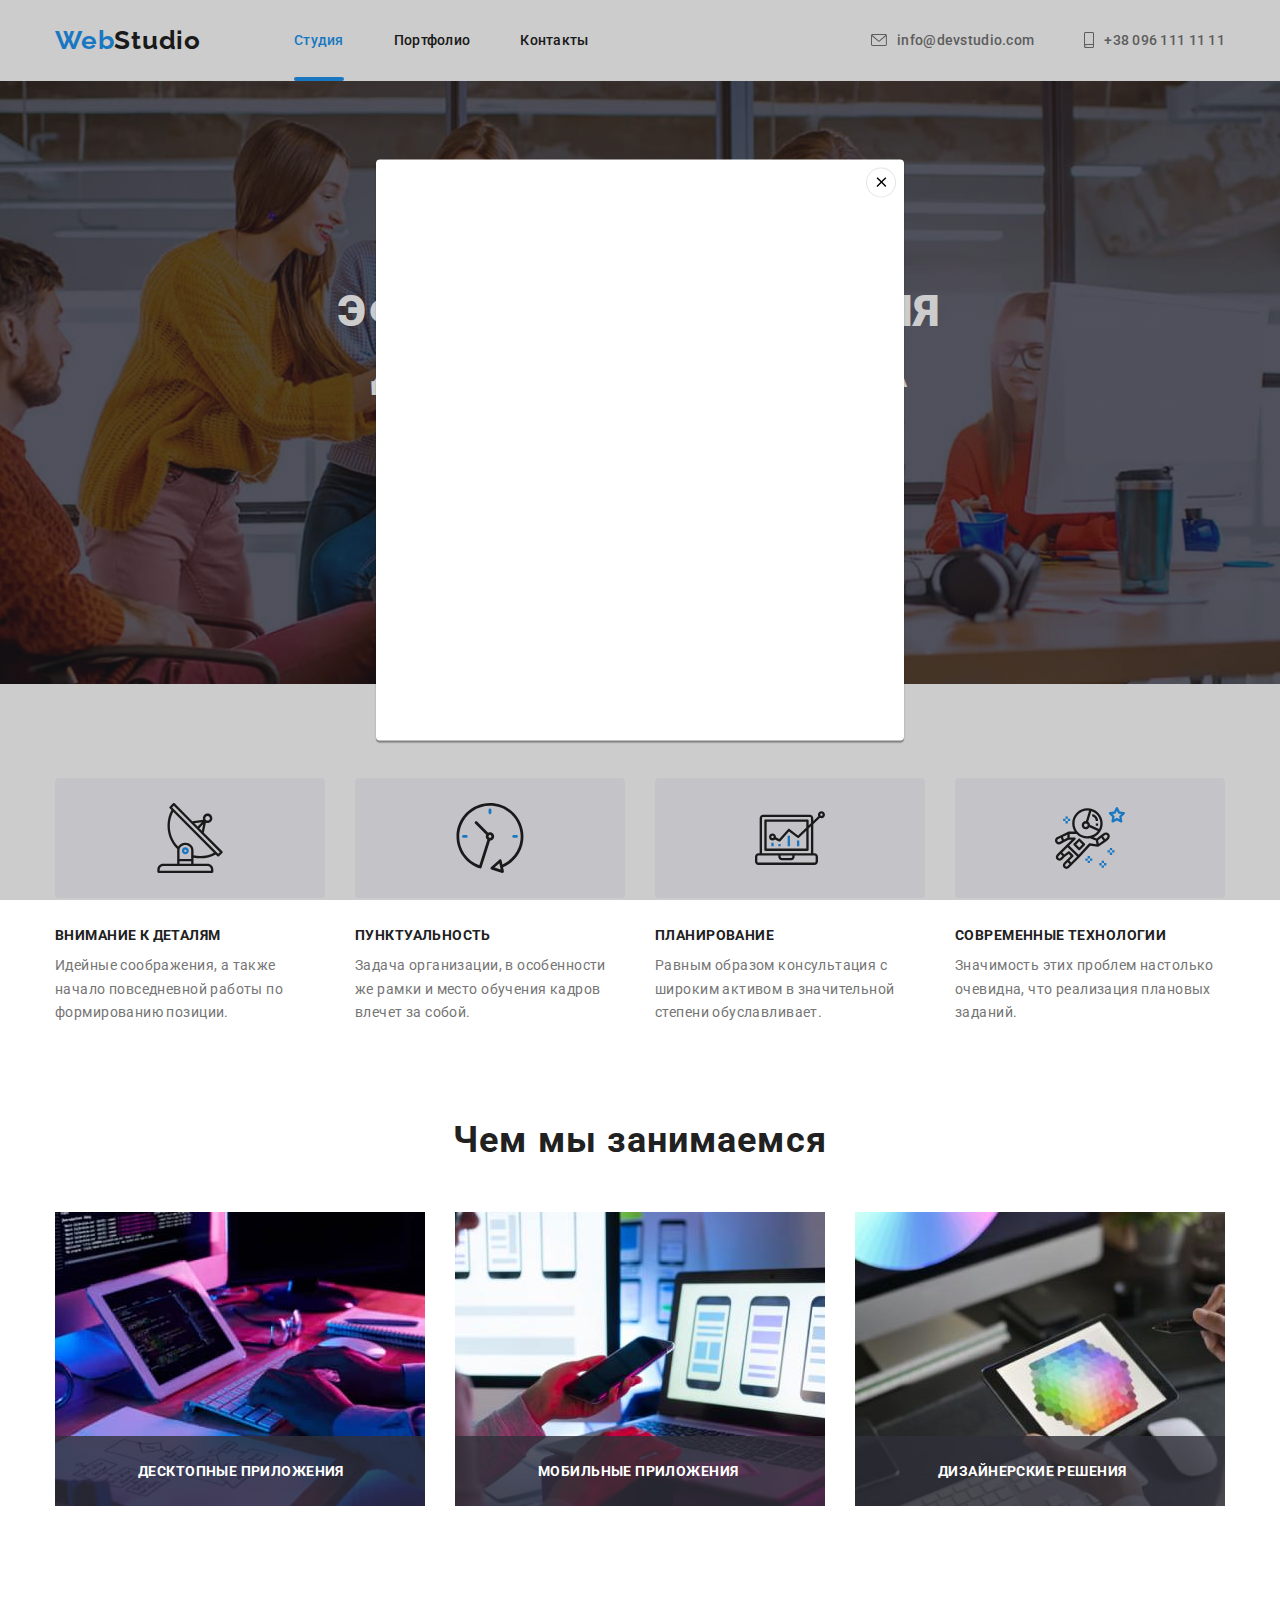
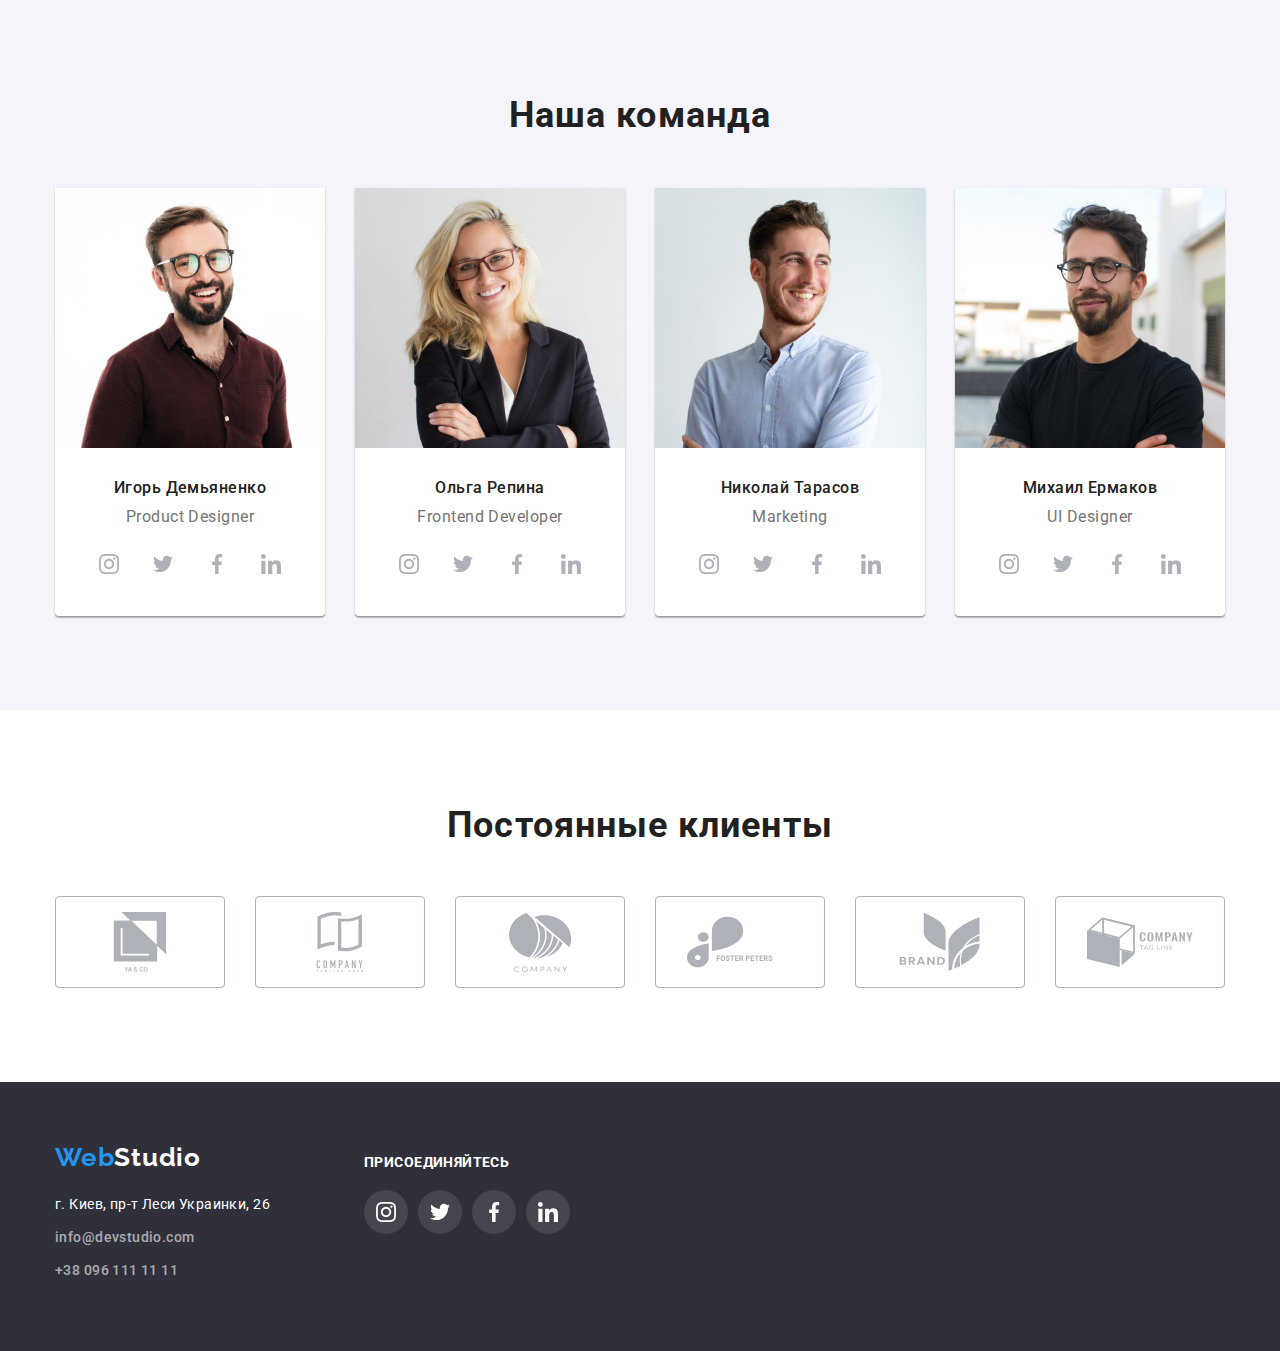
==== commit 37bb0b52: "Позиционирует елементы" ====
--- a/index.html
+++ b/index.html
@@ -12,7 +12,7 @@
 </head>
 <body>
     <!--Шапка-->
-    <header class="header">
+    <header>
         <div class="container main-nav">
             <a href="" lang="en" class="logo"><span class="logo-web">Web</span>Studio</a>
         <nav>
@@ -98,13 +98,22 @@
             <h2 class="second-title">Чем мы занимаемся</h2>
                 <ul  class="list second">
                     <li class="second-item">
+                        <div class="second-label">
                        <img src="./img/box1.jpg" alt="руки работают за копютером" width="370">
+                        </div>
+                       <p class="second-lebal-text">Десктопные приложения</p>                    
                     </li>
                     <li class="second-item">
-                       <img src="./img/box2.jpg" alt="в одной руке смартфон вторая лежит на ноутбуке" width="370">
+                    <div class="second-label">
+                        <img src="./img/box2.jpg" alt="в одной руке лежит смартфон вторая лежит на ноутбуке" width="370">
+                    </div>
+                    <p class="second-lebal-text">Мобильные приложения</p>
                     </li>
                     <li class="second-item"> 
+                    <div class="second-label">
                         <img src="./img/box3.jpg" alt="выбор палитры цветов на планшете" width="370">
+                    </div>
+                    <p class="second-lebal-text">Дизайнерские решения</p>
                     </li>
                 </ul>
             </div>
@@ -355,6 +364,15 @@
                 </ul>
              </div>
             </div>
-    </footer>   
+    </footer> 
+    <div class="backdrop">
+        <div class="modal">
+            <button type="button" class="modal-button-close">
+                <svg class="modal-button-close-icon" width=18px height=18px>
+                    <use href="img/icons.svg#icon-icon-cross"></use>
+                </svg>
+            </button>
+        </div>
+    </div>  
 </body>
 </html>--- a/css/styles.css
+++ b/css/styles.css
@@ -53,6 +53,53 @@
   display: block;
 }
 
+/*----------------- Модальное окно------------------- */
+
+.backdrop {
+  position: fixed;
+  top: 0;
+  left: 0;
+
+  width: 100%;
+  height: 100%;
+
+  background: rgba(0, 0, 0, 0.2);
+}
+
+.modal {
+  position: absolute;
+  top: 50%;
+  left: 50%;
+  transform: translate(-50%, -50%);
+
+  width: 528px;
+  height: 581px;
+
+  background: var(--primary-whit-color);
+  box-shadow: 0px 1px 3px rgba(0, 0, 0, 0.12), 0px 1px 1px rgba(0, 0, 0, 0.14),
+    0px 2px 1px rgba(0, 0, 0, 0.2);
+  border-radius: 4px;
+}
+
+.modal-button-close {
+  position: absolute;
+  right: 8px;
+  top: 8px;
+
+  width: 30px;
+  height: 30px;
+
+  border: 1px solid rgba(0, 0, 0, 0.1);
+  border-radius: 50%;
+  background-color: var(--primary-whit-color);
+
+  display: flex;
+  justify-content: center;
+  align-items: center;
+}
+.modal-button-close-icon {
+}
+
 /* Шапка */
 
 .header {
@@ -133,7 +180,19 @@
   color: var(--accen-color);
 }
 .active {
+  position: relative;
   color: var(--accen-color);
+}
+.active::after {
+  position: absolute;
+  width: 100%;
+  height: 4px;
+  left: 0;
+  bottom: 0;
+
+  content: "";
+  background-color: var(--accen-color);
+  border-radius: 2px;
 }
 /* Основной контент */
 
@@ -245,15 +304,15 @@
   letter-spacing: 0.03em;
 }
 /* Чем мы занимаемся */
-.second {
-  display: flex;
-}
+
 .second-section {
   padding-bottom: 94px;
 }
-.second-item:not(:last-child) {
-  margin-right: 30px;
-}
+
+.second {
+  display: flex;
+}
+
 .second-title {
   margin-bottom: 50px;
 
@@ -263,6 +322,43 @@
   letter-spacing: 0.03em;
   color: var(--title-text-color);
 }
+
+.second-item + .second-item {
+  margin-left: 30px;
+}
+
+.second-item {
+  position: relative;
+}
+
+.second-label {
+  position: relative;
+}
+
+.second-label::before {
+  position: absolute;
+  width: 100%;
+  height: 70px;
+  left: 0;
+  bottom: 0;
+
+  content: "";
+  background-color: rgba(47, 48, 58, 0.8);
+}
+
+.second-lebal-text {
+  position: absolute;
+  left: 83px;
+  bottom: 27px;
+
+  font-weight: 700;
+  font-size: 14px;
+  line-height: calc(16 / 14);
+  letter-spacing: 0.03em;
+  text-transform: uppercase;
+  color: var(--primary-whit-color);
+}
+
 /* -----Команда------- */
 .team {
   background-color: var(--secondary-bg-color);
@@ -426,7 +522,7 @@
   margin-right: 30px;
   margin-bottom: 30px;
 
-  width: 370px;
+  width: calc((100% - 60px) / 3);
 }
 .project-item:nth-child(3n) {
   margin-right: 0px;
@@ -434,6 +530,11 @@
 .project-item:nth-last-child(-n + 3) {
   margin-bottom: 0;
 }
+
+.project-img {
+  position: relative;
+}
+
 .project-card {
   margin: 0;
   padding: 20px 24px;
@@ -449,6 +550,33 @@
   box-shadow: 0px 1px 1px rgba(0, 0, 0, 0.12), 0px 4px 4px rgba(0, 0, 0, 0.06),
     1px 4px 6px rgba(0, 0, 0, 0.16);
 }
+
+.project-link:focus .project-description,
+.project-link:hover .project-description {
+  opacity: 1;
+}
+
+.project-description {
+  position: absolute;
+  left: 0;
+  bottom: 0;
+  pointer-events: none;
+  opacity: 0;
+
+  width: 370px;
+  height: 294px;
+  background: rgba(33, 150, 243, 0.9);
+}
+
+.project-description-text {
+  padding: 63px 24px;
+
+  font-size: 18px;
+  line-height: calc(28 / 18);
+  letter-spacing: 0.03em;
+  color: var(--secondary-bg-color);
+}
+
 .project-title {
   margin-bottom: 4px;
 
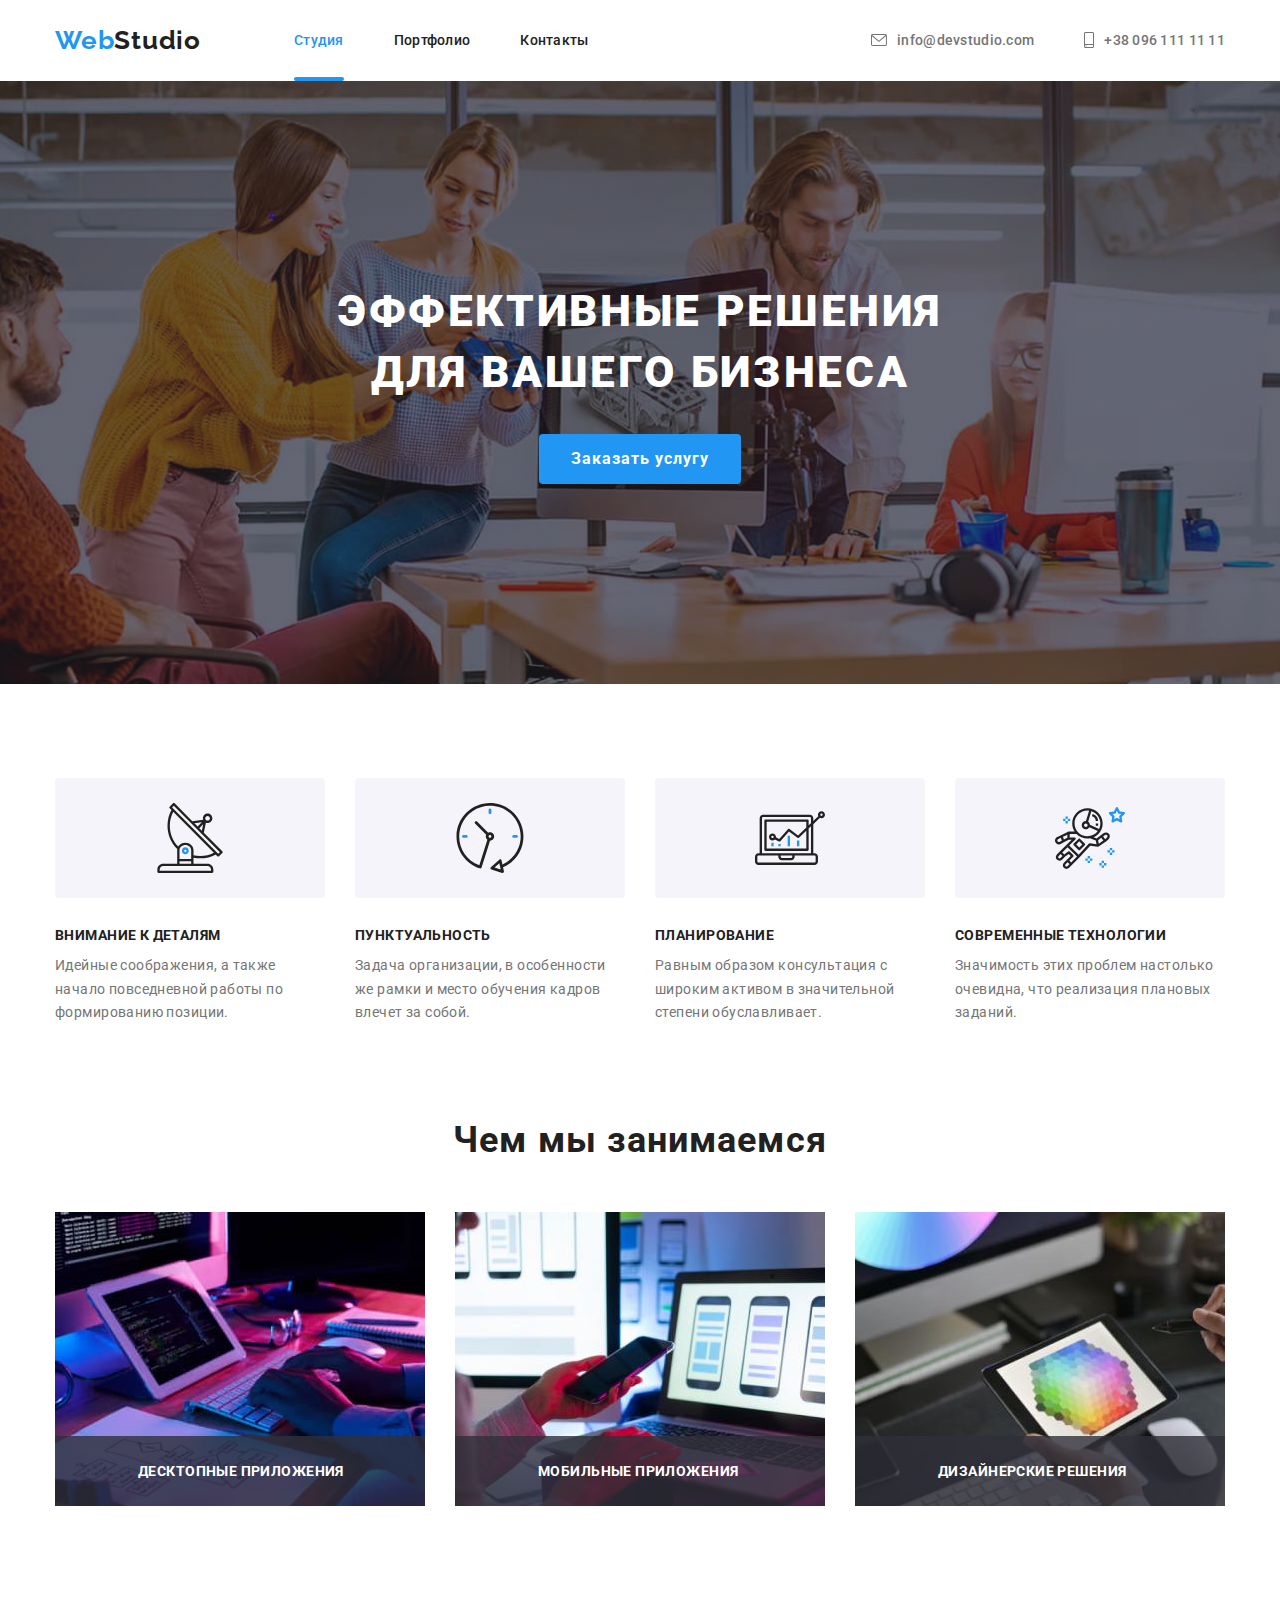
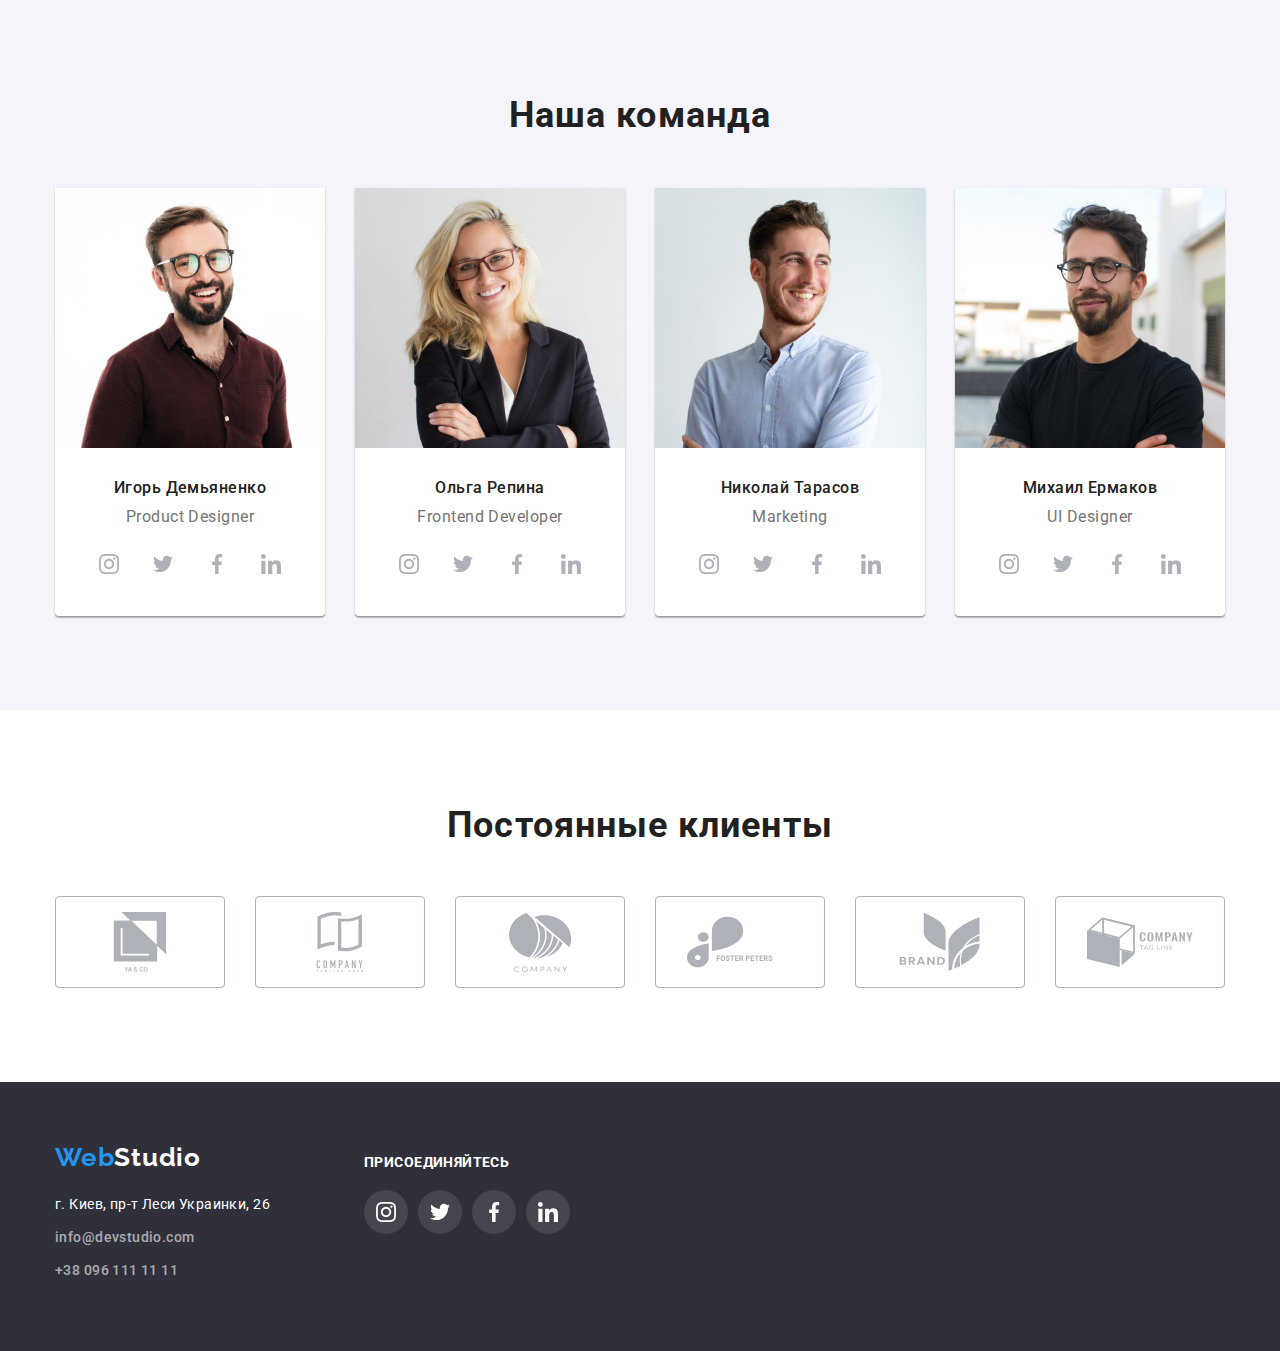
==== commit 6be39f39: "Делает позиционирование и анимацию" ====
--- a/index.html
+++ b/index.html
@@ -46,7 +46,7 @@
         <section class="hero  section overlay">
             <div class="container">
                 <h1 class="hero-title">Эффективные решения для вашего бизнеса</h1>
-                <button type="button" class="hero-button">Заказать услугу</button>
+                <button data-modal-open type="button" class="hero-button">Заказать услугу</button>
             </div>          
         </section>
         <!--Секция приимущества -->
@@ -118,7 +118,7 @@
                 </ul>
             </div>
         </section>
-        <!--Секция четыре-->
+        <!--Наша команда-->
         <section class="team section">
             <div class="container">
                 <h2 class="second-title">Наша команда</h2>
@@ -365,14 +365,15 @@
              </div>
             </div>
     </footer> 
-    <div class="backdrop">
+    <div data-modal class="backdrop is-hidden">
         <div class="modal">
-            <button type="button" class="modal-button-close">
+            <button data-modal-close type="button" class="modal-button-close">
                 <svg class="modal-button-close-icon" width=18px height=18px>
                     <use href="img/icons.svg#icon-icon-cross"></use>
                 </svg>
             </button>
         </div>
-    </div>  
+    </div>
+    <script src="./js/modal.js"></script>  
 </body>
 </html>--- a/css/styles.css
+++ b/css/styles.css
@@ -4,6 +4,8 @@
   --accen-color: #2196f3;
   --primary-text-color: #757575;
   --secondary-bg-color: #f5f4fa;
+  --timing-function: cubic-bezier(0.4, 0, 0.2, 1);
+  --timing: 250ms;
 }
 body {
   font-family: "Roboto", sans-serif;
@@ -55,6 +57,12 @@
 
 /*----------------- Модальное окно------------------- */
 
+.backdrop.is-hidden {
+  visibility: hidden;
+  opacity: 0;
+  pointer-events: none;
+}
+
 .backdrop {
   position: fixed;
   top: 0;
@@ -64,13 +72,20 @@
   height: 100%;
 
   background: rgba(0, 0, 0, 0.2);
+  opacity: 1;
+
+  transition: opacity var(--timing) var(--timing-function);
+}
+
+.backdrop.is-hidden .modal {
+  transform: translate(-50%, -50%) scale(0);
 }
 
 .modal {
   position: absolute;
   top: 50%;
   left: 50%;
-  transform: translate(-50%, -50%);
+  transform: translate(-50%, -50%) scale(1);
 
   width: 528px;
   height: 581px;
@@ -79,6 +94,8 @@
   box-shadow: 0px 1px 3px rgba(0, 0, 0, 0.12), 0px 1px 1px rgba(0, 0, 0, 0.14),
     0px 2px 1px rgba(0, 0, 0, 0.2);
   border-radius: 4px;
+
+  transition: transform var(--timing) var(--timing-function);
 }
 
 .modal-button-close {
@@ -92,12 +109,25 @@
   border: 1px solid rgba(0, 0, 0, 0.1);
   border-radius: 50%;
   background-color: var(--primary-whit-color);
+  cursor: pointer;
 
   display: flex;
   justify-content: center;
   align-items: center;
-}
+
+  transition-property: fill;
+  transition-duration: 250ms;
+  transition-timing-function: cubic-bezier(0.4, 0, 0.2, 1);
+}
+
+.modal-button-close:hover .modal-button-close-icon {
+  fill: var(--accen-color);
+}
+
 .modal-button-close-icon {
+  transition-property: fill;
+  transition-duration: 250ms;
+  transition-timing-function: cubic-bezier(0.4, 0, 0.2, 1);
 }
 
 /* Шапка */
@@ -119,6 +149,8 @@
   text-decoration: none;
   letter-spacing: 0.03em;
   color: var(--title-text-color);
+
+  transition: color var(--timing) var(--timing-function);
 }
 .logo-web {
   color: var(--accen-color);
@@ -166,6 +198,8 @@
   text-decoration: none;
   letter-spacing: 0.02em;
   color: var(--primary-text-color);
+
+  transition: color var(--timing) var(--timing-function);
 }
 .auth-nav-link {
   display: flex;
@@ -251,6 +285,10 @@
 
   background-color: var(--accen-color);
   color: var(--primary-whit-color);
+
+  transition-property: box-shadow, backgraund-image, color;
+  transition-duration: 250ms;
+  transition-timing-function: cubic-bezier(0.4, 0, 0.2, 1);
 }
 .hero-button:hover,
 .hero-button:focus {
@@ -422,6 +460,10 @@
   text-decoration: none;
   color: #afb1b8;
   background-color: var(--primary-whit-color);
+
+  transition-property: background-color;
+  transition-duration: 250ms;
+  transition-timing-function: cubic-bezier(0.4, 0, 0.2, 1);
 }
 .networks-link:hover,
 .networks-link:focus {
@@ -429,6 +471,10 @@
 }
 .networks-icon {
   fill: currentColor;
+
+  transition-property: background-color;
+  transition-duration: 250ms;
+  transition-timing-function: cubic-bezier(0.4, 0, 0.2, 1);
 }
 .networks-link:hover .networks-icon,
 .networks-link:focus .networks-icon {
@@ -468,6 +514,9 @@
   border: 1px solid #afb1b8;
   border-radius: 4px;
   color: #afb1b8;
+
+  transition: background-color var(--timing) var(--timing-function),
+    border-color var(--timing) var(--timing-function);
 }
 .client-link:focus,
 .client-link:hover {
@@ -476,6 +525,7 @@
 }
 .client-icon {
   fill: currentColor;
+  transition: color var(--timing) var(--timing-function);
 }
 /* Портфолио */
 
@@ -505,6 +555,10 @@
 
   background: var(--secondary-bg-color);
   color: var(--title-text-color);
+
+  transition: background-color var(--timing) var(--timing-function),
+    color var(--timing) var(--timing-function),
+    box-shadow var(--timing) var(--timing-function);
 }
 .filter-button:hover,
 .filter-button:focus {
@@ -533,6 +587,7 @@
 
 .project-img {
   position: relative;
+  overflow: hidden;
 }
 
 .project-card {
@@ -544,6 +599,8 @@
 .project-link {
   text-decoration: none;
   display: inline-block;
+
+  transition: box-shadow var(--timing) var(--timing-function);
 }
 .project-link:focus,
 .project-link:hover {
@@ -553,7 +610,7 @@
 
 .project-link:focus .project-description,
 .project-link:hover .project-description {
-  opacity: 1;
+  transform: translateY(0);
 }
 
 .project-description {
@@ -561,11 +618,13 @@
   left: 0;
   bottom: 0;
   pointer-events: none;
-  opacity: 0;
 
   width: 370px;
   height: 294px;
   background: rgba(33, 150, 243, 0.9);
+
+  transition: transform 250ms cubic-bezier(0.4, 0, 0.2, 1);
+  transform: translateY(100%);
 }
 
 .project-description-text {
@@ -594,6 +653,11 @@
   letter-spacing: 0.03em;
   color: var(--primary-text-color);
 }
+
+.project-active {
+  transition: color var(--timing) var(--timing-function);
+}
+
 .project-active:hover,
 .project-active:focus {
   color: var(--accen-color);
@@ -621,8 +685,9 @@
   line-height: 1.7;
   letter-spacing: 0.03em;
   text-decoration: none;
-
   color: var(--primary-whit-color);
+
+  transition: color var(--timing) var(--timing-function);
 }
 .footer-link {
   display: inline-block;
@@ -637,6 +702,8 @@
   line-height: 1.7;
   letter-spacing: 0.03em;
   color: rgba(255, 255, 255, 0.6);
+
+  transition: color var(--timing) var(--timing-function);
 }
 .footer-link:not(:last-child) {
   margin-bottom: 9px;
@@ -680,6 +747,8 @@
   text-decoration: none;
   color: var(--primary-whit-color);
   background-color: rgba(255, 255, 255, 0.1);
+
+  transition: background-color var(--timing) var(--timing-function);
 }
 .footer-networks-link:hover,
 .footer-networks-link:focus {
